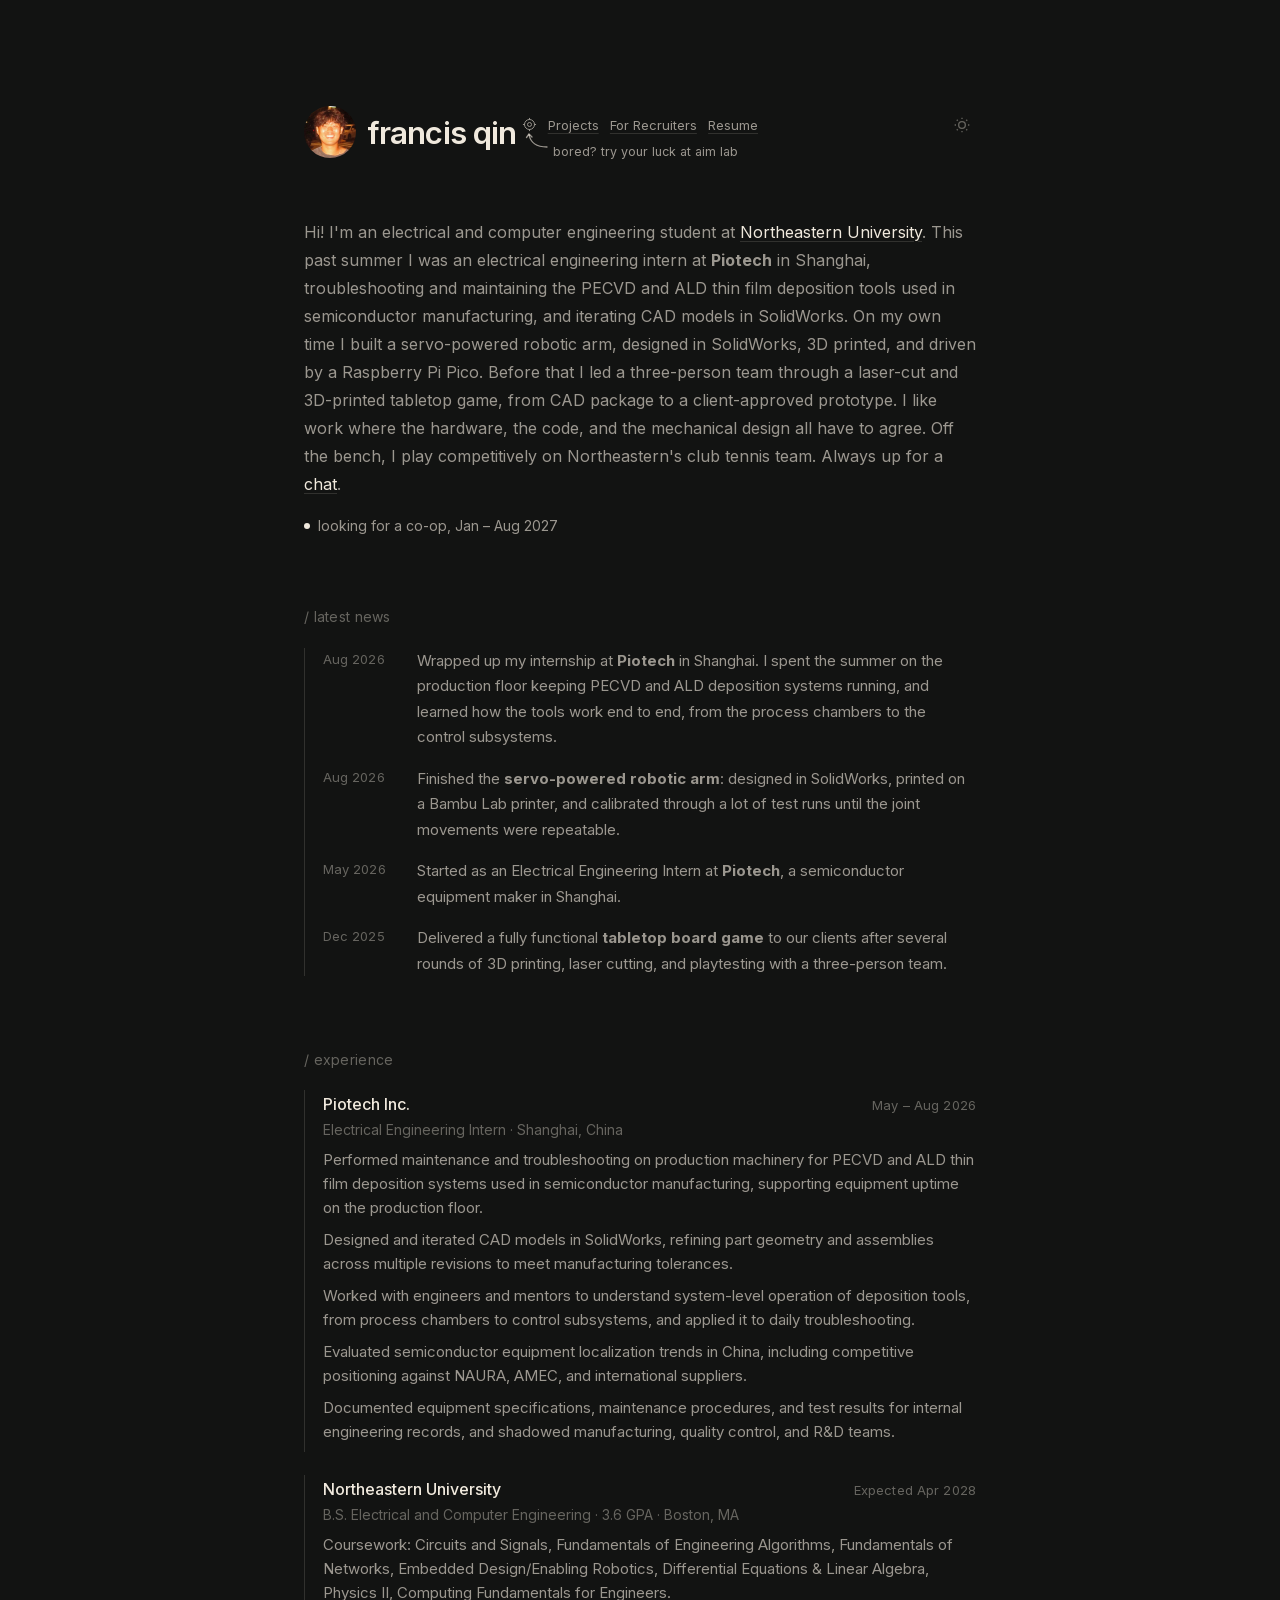
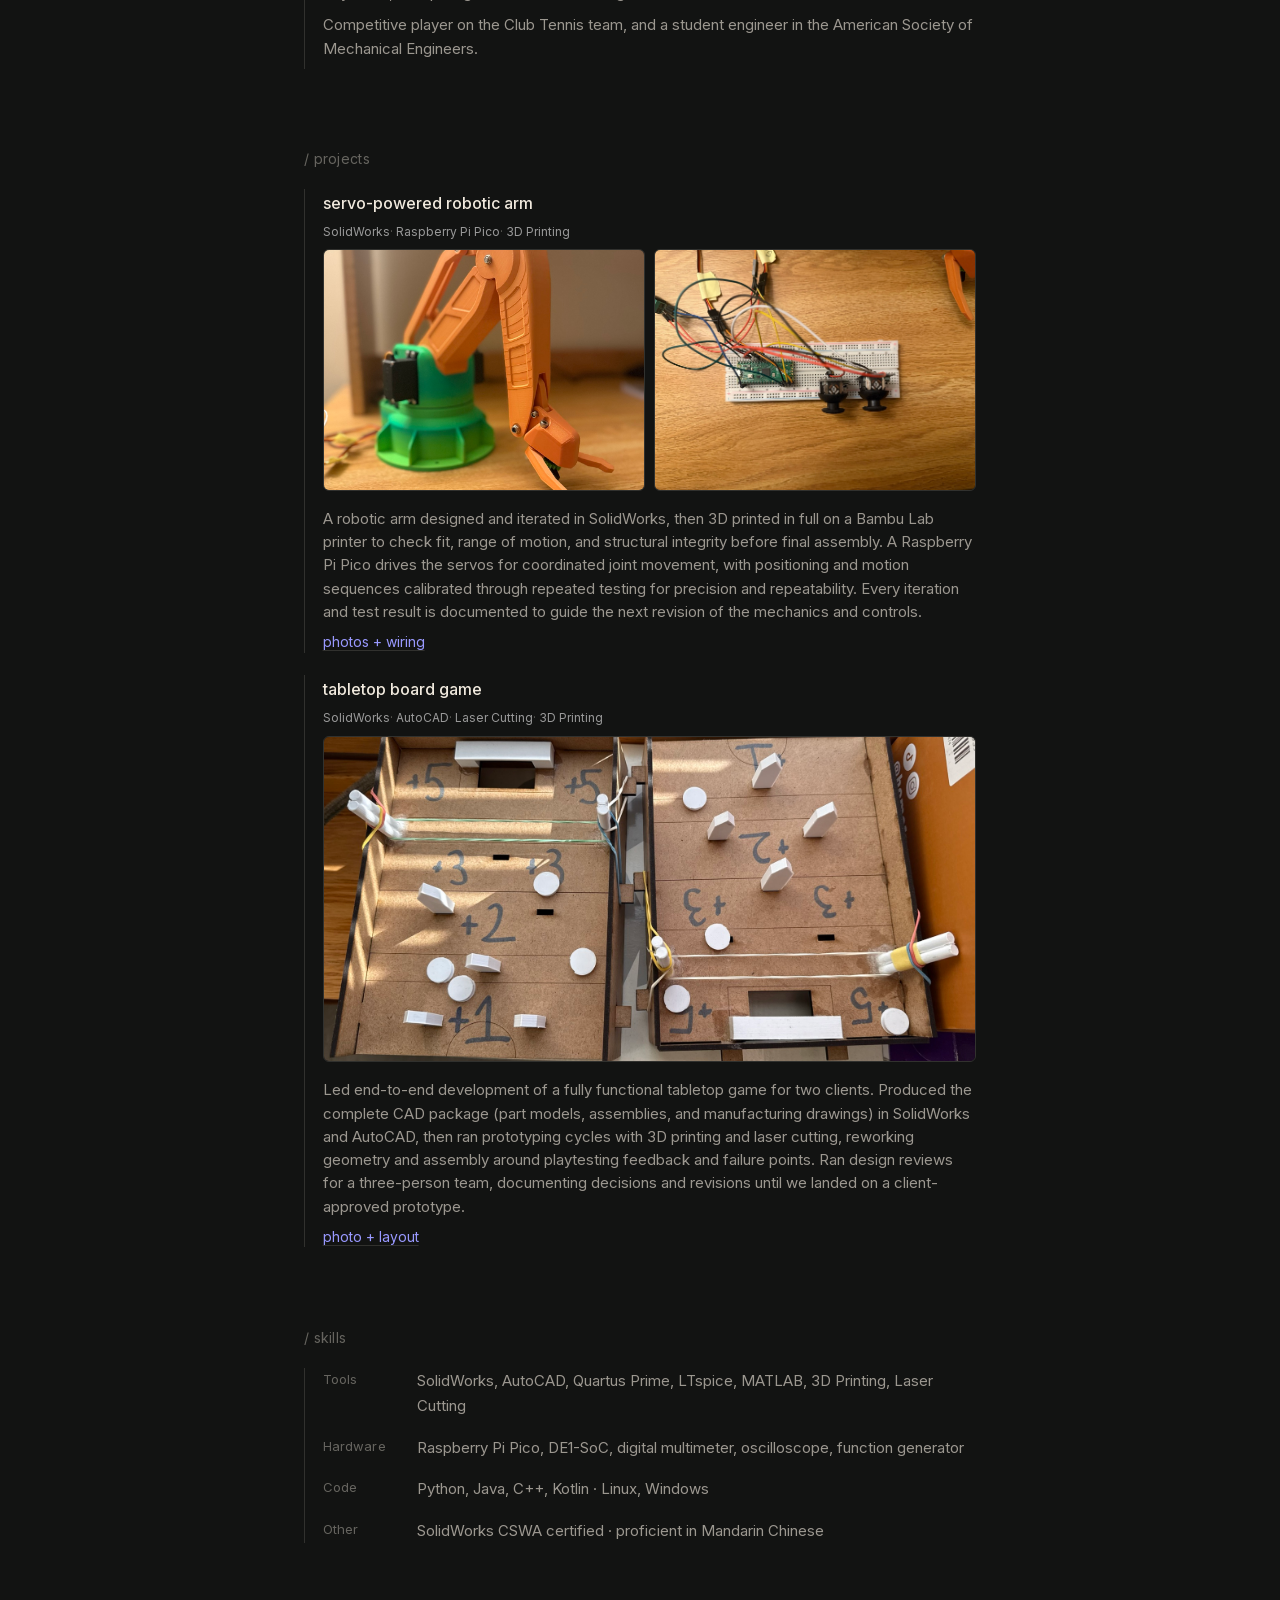
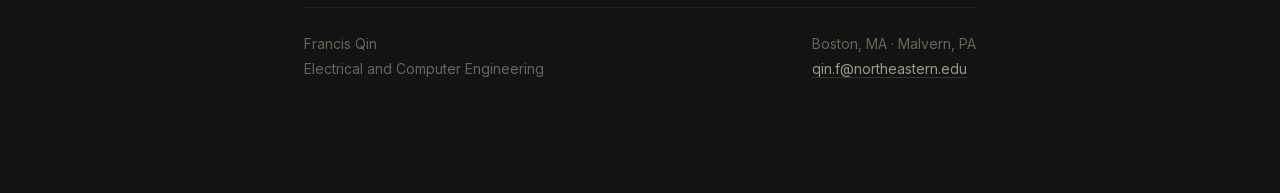
==== index.html @ 77c1c722 "Add Francis Qin portfolio site Static personal site for Francis Qin, Electrical and Computer Enginee" ====
<!DOCTYPE html>
<html lang="en">
<head>
    <meta charset="UTF-8">
    <meta name="viewport" content="width=device-width, initial-scale=1.0">
    <title>Francis Qin</title>
    <meta name="description" content="Francis Qin, Electrical and Computer Engineering student at Northeastern University.">
    <link rel="icon" type="image/svg+xml" href="panda.svg">
    <link rel="stylesheet" href="styles.css">
    <style>
        .proj-thumbs { display: grid; grid-template-columns: 1fr 1fr; gap: 0.6rem; margin: 0.4rem 0 1rem; border: 0; }
        .proj-thumbs img { display: block; width: 100%; aspect-ratio: 4 / 3; object-fit: cover; border-radius: 6px; border: 1px solid var(--ink-rule); transition: opacity 0.15s; }
        .proj-thumbs:hover img { opacity: 0.85; }
        .proj-thumbs-one { grid-template-columns: 1fr; }
        .proj-thumbs-one img { aspect-ratio: 2 / 1; }
    </style>
</head>
<body>
    <main class="container home-container">
        <div class="title">
            <button class="theme-toggle" id="themeToggle" aria-label="Toggle dark mode">
                <svg width="16" height="16" viewBox="0 0 24 24" fill="none" stroke="currentColor" stroke-width="2">
                    <path d="M21 12.79A9 9 0 1 1 11.21 3 7 7 0 0 0 21 12.79z"></path>
                </svg>
            </button>
            <img class="avatar" src="images/francis.jpg" alt="Photo of Francis Qin" width="52" height="52">
            <h1 class="nostyle"><a class="name" href="index.html">Francis Qin</a></h1><span class="aim-spot"><a class="aim-link" href="aim.html" aria-label="Aim trainer" title="aim trainer"><svg width="15" height="15" viewBox="0 0 24 24" fill="none" stroke="currentColor" stroke-width="1.6" aria-hidden="true"><circle cx="12" cy="12" r="8"></circle><circle cx="12" cy="12" r="3.2"></circle><path d="M12 1.5v3.2M12 19.3v3.2M1.5 12h3.2M19.3 12h3.2"></path></svg></a><a class="aim-pointer" href="aim.html"><svg width="24" height="18" viewBox="0 0 24 18" fill="none" stroke="currentColor" stroke-width="1.3" stroke-linecap="round" stroke-linejoin="round" aria-hidden="true"><path d="M22 15C12 15 5.5 11 4 2.5"></path><path d="M1.5 5.5L4 2l3 3"></path></svg><span>bored? try your luck at aim lab</span></a></span>
            <span class="title-break" aria-hidden="true"></span>
            <a class="extra" href="projects.html">Projects</a>
            <a class="extra" href="recruiter.html">For Recruiters</a>
            <a class="extra" href="Francis_Qin_Resume.pdf" target="_blank" rel="noopener noreferrer">Resume</a>
        </div>

        <div class="prose">
            <p class="intro">Hi! I'm an electrical and computer engineering student at <a href="https://www.northeastern.edu/" target="_blank" rel="noopener noreferrer">Northeastern University</a>. This past summer I was an electrical engineering intern at <strong>Piotech</strong> in Shanghai, troubleshooting and maintaining the PECVD and ALD thin film deposition tools used in semiconductor manufacturing, and iterating CAD models in SolidWorks. On my own time I built a servo-powered robotic arm, designed in SolidWorks, 3D printed, and driven by a Raspberry Pi Pico. Before that I led a three-person team through a laser-cut and 3D-printed tabletop game, from CAD package to a client-approved prototype. I like work where the hardware, the code, and the mechanical design all have to agree. Off the bench, I play competitively on Northeastern's club tennis team. Always up for a <a href="mailto:qin.f@northeastern.edu">chat</a>.</p>

            <p class="status"><span class="status-dot"></span><span id="statusText">looking for a co-op, Jan &ndash; Aug 2027</span></p>

            <h1>Latest News</h1>
            <ul class="news">
                <li>
                    <span class="news-date">Aug 2026</span>
                    <span class="news-body">Wrapped up my internship at <strong>Piotech</strong> in Shanghai. I spent the summer on the production floor keeping PECVD and ALD deposition systems running, and learned how the tools work end to end, from the process chambers to the control subsystems.</span>
                </li>
                <li>
                    <span class="news-date">Aug 2026</span>
                    <span class="news-body">Finished the <strong>servo-powered robotic arm</strong>: designed in SolidWorks, printed on a Bambu Lab printer, and calibrated through a lot of test runs until the joint movements were repeatable.</span>
                </li>
                <li>
                    <span class="news-date">May 2026</span>
                    <span class="news-body">Started as an Electrical Engineering Intern at <strong>Piotech</strong>, a semiconductor equipment maker in Shanghai.</span>
                </li>
                <li>
                    <span class="news-date">Dec 2025</span>
                    <span class="news-body">Delivered a fully functional <strong>tabletop board game</strong> to our clients after several rounds of 3D printing, laser cutting, and playtesting with a three-person team.</span>
                </li>
            </ul>
        </div>

        <div class="work-grid">
            <section class="work-col">
                <h1>Experience</h1>

                <div class="exp">
                    <div class="exp-body">
                        <div class="exp-head">
                            <span class="exp-org">Piotech Inc.</span>
                            <span class="exp-when">May &ndash; Aug 2026</span>
                        </div>
                        <div class="exp-role">Electrical Engineering Intern &middot; Shanghai, China</div>
                        <ul class="role-list">
                            <li>Performed maintenance and troubleshooting on production machinery for PECVD and ALD thin film deposition systems used in semiconductor manufacturing, supporting equipment uptime on the production floor.</li>
                            <li>Designed and iterated CAD models in SolidWorks, refining part geometry and assemblies across multiple revisions to meet manufacturing tolerances.</li>
                            <li>Worked with engineers and mentors to understand system-level operation of deposition tools, from process chambers to control subsystems, and applied it to daily troubleshooting.</li>
                            <li>Evaluated semiconductor equipment localization trends in China, including competitive positioning against NAURA, AMEC, and international suppliers.</li>
                            <li>Documented equipment specifications, maintenance procedures, and test results for internal engineering records, and shadowed manufacturing, quality control, and R&amp;D teams.</li>
                        </ul>
                    </div>
                </div>

                <div class="exp">
                    <div class="exp-body">
                        <div class="exp-head">
                            <span class="exp-org">Northeastern University</span>
                            <span class="exp-when">Expected Apr 2028</span>
                        </div>
                        <div class="exp-role">B.S. Electrical and Computer Engineering &middot; 3.6 GPA &middot; Boston, MA</div>
                        <ul class="role-list">
                            <li>Coursework: Circuits and Signals, Fundamentals of Engineering Algorithms, Fundamentals of Networks, Embedded Design/Enabling Robotics, Differential Equations &amp; Linear Algebra, Physics II, Computing Fundamentals for Engineers.</li>
                            <li>Competitive player on the Club Tennis team, and a student engineer in the American Society of Mechanical Engineers.</li>
                        </ul>
                    </div>
                </div>
            </section>

            <section class="work-col work-col-projects">
                <h1>Projects</h1>

                <div class="item">
                    <h3>servo-powered robotic arm</h3>
                    <div class="tags"><span class="tag">SolidWorks</span><span class="tag">Raspberry Pi Pico</span><span class="tag">3D Printing</span></div>
                    <a class="proj-thumbs" href="projects.html#robotic-arm" aria-label="See photos and wiring for the robotic arm">
                        <img src="images/projects/robotic-arm.jpg" alt="The 3D-printed orange and green robotic arm" loading="lazy">
                        <img src="images/projects/robotic-arm-electronics.jpg" alt="The Raspberry Pi Pico 2 and joystick controller on a breadboard" loading="lazy">
                    </a>
                    <p>A robotic arm designed and iterated in SolidWorks, then 3D printed in full on a Bambu Lab printer to check fit, range of motion, and structural integrity before final assembly. A Raspberry Pi Pico drives the servos for coordinated joint movement, with positioning and motion sequences calibrated through repeated testing for precision and repeatability. Every iteration and test result is documented to guide the next revision of the mechanics and controls.</p>
                    <p class="project-links">
                        <a href="projects.html#robotic-arm" class="project-link-text">photos + wiring</a>
                    </p>
                </div>

                <div class="item">
                    <h3>tabletop board game</h3>
                    <div class="tags"><span class="tag">SolidWorks</span><span class="tag">AutoCAD</span><span class="tag">Laser Cutting</span><span class="tag">3D Printing</span></div>
                    <a class="proj-thumbs proj-thumbs-one" href="projects.html#board-game" aria-label="See photos and layout for the tabletop board game">
                        <img src="images/projects/board-game.jpg" alt="The two-halved laser-cut tabletop game with 3D-printed pucks and blockers" loading="lazy">
                    </a>
                    <p>Led end-to-end development of a fully functional tabletop game for two clients. Produced the complete CAD package (part models, assemblies, and manufacturing drawings) in SolidWorks and AutoCAD, then ran prototyping cycles with 3D printing and laser cutting, reworking geometry and assembly around playtesting feedback and failure points. Ran design reviews for a three-person team, documenting decisions and revisions until we landed on a client-approved prototype.</p>
                    <p class="project-links">
                        <a href="projects.html#board-game" class="project-link-text">photo + layout</a>
                    </p>
                </div>
            </section>
        </div>

        <div class="prose">
            <h1>Skills</h1>
            <ul class="news">
                <li>
                    <span class="news-date">Tools</span>
                    <span class="news-body">SolidWorks, AutoCAD, Quartus Prime, LTspice, MATLAB, 3D Printing, Laser Cutting</span>
                </li>
                <li>
                    <span class="news-date">Hardware</span>
                    <span class="news-body">Raspberry Pi Pico, DE1-SoC, digital multimeter, oscilloscope, function generator</span>
                </li>
                <li>
                    <span class="news-date">Code</span>
                    <span class="news-body">Python, Java, C++, Kotlin &middot; Linux, Windows</span>
                </li>
                <li>
                    <span class="news-date">Other</span>
                    <span class="news-body">SolidWorks CSWA certified &middot; proficient in Mandarin Chinese</span>
                </li>
            </ul>
        </div>

        <div class="site-footer">
            <div>
                Francis Qin<br>
                Electrical and Computer Engineering
            </div>
            <div>
                Boston, MA &middot; Malvern, PA<br>
                <a href="mailto:qin.f@northeastern.edu">qin.f@northeastern.edu</a>
            </div>
        </div>
    </main>

    <script src="script.js"></script>
</body>
</html>
---- styles.css ----
* {
    margin: 0;
    padding: 0;
    box-sizing: border-box;
}

/* ---------- Ink tokens ----------

   A dark, quiet page: near-black paper, warm off-white type, and two accents
   used sparingly, a deep red for names and a muted gold for section labels.
   Everything structural is a hairline; nothing has a fill unless it needs one.
   Light mode is the same design with the values inverted, so the theme toggle
   still does something sensible. */
:root {
    --ink-bg: #121312;
    --ink-fg: #f0e9dd;
    --ink-muted: rgba(240, 233, 221, 0.62);
    --ink-faint: rgba(240, 233, 221, 0.38);
    --ink-rule: rgba(240, 233, 221, 0.14);
    --ink-panel: rgba(240, 233, 221, 0.035);
    /* One colour. The accents are kept as names so the palette has somewhere
       to come back to: give these a hue and the red name and gold section
       labels return everywhere at once. */
    --ink-blood: var(--ink-fg);
    --ink-gold: var(--ink-faint);
    --ink-font: 'Inter', -apple-system, system-ui, 'Segoe UI', Roboto, Helvetica, Arial, sans-serif;
    --ink-measure: 672px;
}

/* The rest of the stylesheet was written against these five names. Pointing
   them at the ink palette re-themes every old rule in one place instead of
   rewriting hundreds of declarations. */
:root,
[data-theme="dark"],
[data-theme="light"] {
    --bg-color: var(--ink-bg);
    --text-color: var(--ink-fg);
    --text-color-dark: var(--ink-fg);
    --nav-text-color: var(--ink-fg);
    --footer-bar-color: var(--ink-rule);
}

[data-theme="light"] {
    --ink-bg: #fbfaf8;
    --ink-fg: #16171a;
    --ink-muted: rgba(22, 23, 26, 0.68);
    --ink-faint: rgba(22, 23, 26, 0.42);
    --ink-rule: rgba(22, 23, 26, 0.14);
    --ink-panel: rgba(22, 23, 26, 0.03);
    --ink-blood: var(--ink-fg);
    --ink-gold: var(--ink-faint);
}

body {
    font-family: Helvetica, Arial, sans-serif;
    background-color: var(--bg-color);
    color: var(--text-color);
    line-height: 1.5;
    font-size: 14px;
    font-weight: 400;
}

a {
    color: #6666ff;
}

a:hover {
    color: var(--text-color);
}

a:visited {
    color: #cc66ff;
}

[data-theme="dark"] a {
    color: #9999ff;
}

[data-theme="dark"] a:visited {
    color: #dd99ff;
}

/* thume.ca-style heading markers */
h1, h2 {
    position: relative;
    font-weight: 700;
    font-size: 20px;
    margin: 1.6rem 0 0.6rem;
}

h2 {
    font-size: 15px;
    margin: 1.2rem 0 0.3rem;
}

h1:not(.nostyle)::before {
    content: "#";
    position: absolute;
    left: -1.15em;
    color: #bbb;
}

h1.nostyle {
    display: inline;
    font-size: inherit;
}

h2::before {
    content: "+";
    position: absolute;
    left: -1.15em;
    color: #bbb;
}

/* thume.ca-style title row */
.title {
    margin-bottom: 1.5rem;
}

.title .name {
    color: #a00;
    font-size: 1.3rem;
    font-weight: 700;
    text-decoration: none;
}

.title .name:hover {
    color: var(--text-color);
}

[data-theme="dark"] .title .name {
    color: #ff8080;
}

.title .extra {
    color: #999;
    font-size: 13px;
    text-decoration: none;
    margin-left: 0.75rem;
}

.title .extra:hover {
    color: var(--text-color);
    text-decoration: underline;
}

.title .theme-toggle {
    float: right;
}

.title .avatar {
    width: 52px;
    height: 52px;
    border-radius: 50%;
    object-fit: cover;
    vertical-align: middle;
    margin-right: 0.5rem;
}

/* thume.ca-style blockquote */
blockquote {
    border-left: 3px solid #ddd;
    padding-left: 1rem;
    font-size: 14px;
    opacity: 0.75;
    margin: 1rem 0 1.5rem;
}

nav {
    display: flex;
    justify-content: flex-end;
    align-items: center;
    padding: 2rem 3rem;
    gap: 2rem;
}

.nav-links {
    display: flex;
    gap: 2rem;
}

.nav-links a {
    color: var(--nav-text-color);
    text-decoration: none;
    font-size: 16px;
    font-weight: normal;
}

.nav-links a:hover {
    opacity: 0.7;
    text-decoration: underline;
}

.theme-toggle {
    background: none;
    border: none;
    cursor: pointer;
    color: var(--nav-text-color);
    padding: 0.5rem;
    display: flex;
    align-items: center;
    justify-content: center;
}

.theme-toggle:hover {
    opacity: 0.7;
}

.container {
    max-width: 960px;
    margin: 0 auto;
    padding: 0 3rem 4rem;
}

.home-container {
    max-width: 920px;
    padding: 0 2rem 4rem 4rem;
}

/* keep prose at a readable measure even though the page is wide */
.home-container .prose {
    max-width: 640px;
}

.home-container .prose > p {
    margin-bottom: 0.7rem;
}

.item .project-links {
    margin-top: 0.35rem;
    font-size: 13px;
}

/* dated news feed, most recent first */
.news {
    list-style: none;
    margin: 0.6rem 0 0.5rem;
}

.news li {
    display: grid;
    grid-template-columns: 5.5rem 1fr;
    gap: 0.5rem;
    font-size: 13.5px;
    line-height: 1.6;
    margin-bottom: 0.7rem;
}

.news .news-date {
    color: #999;
    font-family: 'Courier New', Courier, monospace;
    font-size: 12px;
    padding-top: 0.15rem;
    white-space: nowrap;
}

.news .news-body {
    opacity: 0.9;
}

/* the one worth stopping on */
.news-featured {
    border-left: 3px solid #ffd100;
    padding-left: 0.85rem;
    margin-left: calc(-0.85rem - 3px);
}

@media (max-width: 520px) {
    .news li {
        grid-template-columns: 1fr;
        gap: 0.1rem;
    }
}

/* experience (left) / projects (right) */
.work-grid {
    display: grid;
    grid-template-columns: 1.1fr 1fr;
    gap: 1rem 3.5rem;
    align-items: start;
    margin-top: 0.5rem;
}

.work-col {
    min-width: 0;
}

.work-col > h1 {
    margin-top: 1.6rem;
}

.exp {
    display: grid;
    grid-template-columns: 28px 1fr;
    gap: 0.7rem;
    margin: 1.1rem 0 1.35rem;
}

.exp-logo {
    width: 28px;
    height: 28px;
    object-fit: contain;
    background: #fff;
    border: 1px solid #eee;
    border-radius: 6px;
    padding: 2px;
    margin-top: 1px;
}

/* full-bleed marks fill their own tile */
.exp-logo--bleed {
    padding: 0;
    overflow: hidden;
}

[data-theme="dark"] .exp-logo {
    border-color: #222;
}

.exp-head {
    display: flex;
    justify-content: space-between;
    align-items: baseline;
    gap: 0.75rem;
}

.exp-org {
    font-size: 14px;
    font-weight: 700;
}

.exp-when {
    color: #999;
    font-family: 'Courier New', Courier, monospace;
    font-size: 12px;
    white-space: nowrap;
}

.exp-role {
    color: #999;
    font-size: 12.5px;
}

.exp .role-list {
    margin-top: 0.35rem;
}

.exp .role-list li {
    font-size: 13px;
}

@media (max-width: 860px) {
    .home-container {
        max-width: 640px;
        padding-left: 2.5rem;
    }

    .work-grid {
        grid-template-columns: 1fr;
        gap: 0;
    }
}

.two-col {
    display: grid;
    grid-template-columns: 1fr 1fr;
    gap: 3rem;
    align-items: start;
}

/* thume.ca-style single-page sections */
.site-section {
    margin-bottom: 1.5rem;
}

.site-section > p {
    font-size: 14px;
    line-height: 1.6;
    margin: 0.75rem 0;
}

.item {
    margin: 1rem 0 1.25rem;
}

.item h3 {
    font-size: 14px;
    font-weight: 700;
    margin-bottom: 0.2rem;
}

.item .tags {
    font-size: 12px;
    color: #999;
    margin-bottom: 0.3rem;
}

.item p {
    font-size: 14px;
    line-height: 1.55;
    opacity: 0.85;
}

.role {
    font-size: 14px;
    margin: 1rem 0 0.3rem;
}

.role-meta {
    color: #999;
    font-size: 13px;
}

.role-list {
    list-style: none;
    margin: 0.3rem 0 0;
}

.role-list li {
    position: relative;
    padding-left: 1.1em;
    font-size: 13.5px;
    line-height: 1.6;
    opacity: 0.85;
}

.role-list li::before {
    content: "-";
    position: absolute;
    left: 0;
    color: #bbb;
}

ul.posts {
    list-style: none;
    margin: 0.5rem 0 1.5rem;
}

ul.posts li {
    position: relative;
    padding-left: 1.1em;
    line-height: 1.9em;
    font-size: 13.5px;
}

ul.posts li::before {
    content: "-";
    position: absolute;
    left: 0;
    color: #bbb;
}

ul.posts .post-date-sm {
    color: #999;
    font-family: 'Courier New', Courier, monospace;
    font-size: 12px;
}

.site-footer {
    font-size: 12px;
    color: #999;
    border-top: 2px solid #eee;
    margin-top: 2rem;
    padding-top: 1rem;
    display: flex;
    justify-content: space-between;
    flex-wrap: wrap;
    gap: 1rem;
}

[data-theme="dark"] .site-footer {
    border-top-color: #222;
}

.site-footer a {
    color: #999;
}

.site-footer a:hover {
    color: var(--text-color);
}

.intro {
    margin-bottom: 3rem;
}

.intro h1 {
    font-size: 2rem;
    font-weight: normal;
    color: var(--text-color-dark);
    margin-bottom: 0.75rem;
    line-height: 1.2;
}

.status {
    display: inline-flex;
    align-items: center;
    gap: 0.4rem;
    font-size: 13px;
    font-weight: 400;
    color: var(--text-color);
    opacity: 0.6;
    margin-bottom: 0.75rem;
}

.status a {
    color: var(--text-color);
    text-decoration: none;
    opacity: 0.7;
}

.status a:hover {
    opacity: 1;
    text-decoration: underline;
}

.status-dot {
    width: 7px;
    height: 7px;
    background-color: #22c55e;
    border-radius: 0;
    display: inline-block;
    animation: blink 2s ease-in-out infinite;
}

@keyframes blink {
    0%, 100% { opacity: 1; }
    50% { opacity: 0.3; }
}

.intro p {
    font-size: 15px;
    font-weight: 400;
    color: var(--text-color);
    line-height: 1.6;
}

.experience {
    margin-bottom: 3rem;
}

.experience h2 {
    font-size: 1.3rem;
    font-weight: 600;
    color: var(--text-color-dark);
    margin-bottom: 1.5rem;
}

.experience-item {
    margin-bottom: 1.25rem;
}

.experience-header {
    display: flex;
    justify-content: space-between;
    align-items: center;
    margin-bottom: 0.2rem;
    flex-wrap: wrap;
    gap: 0.5rem;
}

.experience-title {
    display: flex;
    align-items: center;
    gap: 0.5rem;
}

.company-logo {
    width: 20px;
    height: 20px;
    object-fit: contain;
    border-radius: 0;
    flex-shrink: 0;
}

.experience-header h3 {
    font-size: 15px;
    font-weight: 500;
    color: var(--text-color-dark);
    margin: 0;
}

.experience-date {
    font-size: 14px;
    font-weight: 400;
    color: var(--text-color);
    opacity: 0.7;
}

.experience-company {
    font-size: 14px;
    font-weight: 400;
    color: var(--text-color);
    opacity: 0.7;
    padding-left: 1.875rem;
}

.experience-blurb {
    font-size: 13px;
    font-weight: 400;
    color: var(--text-color);
    opacity: 0.6;
    padding-left: 1.875rem;
    margin-top: 0.25rem;
    line-height: 1.5;
}

.projects {
    margin-bottom: 3rem;
}

.projects h2 {
    font-size: 1.3rem;
    font-weight: 600;
    color: var(--text-color-dark);
    margin-bottom: 1.5rem;
}

.project-item {
    margin-bottom: 2rem;
}

.project-header {
    display: flex;
    justify-content: space-between;
    align-items: baseline;
    margin-bottom: 0.5rem;
    flex-wrap: wrap;
    gap: 0.5rem;
}

.project-header h3 {
    font-size: 15px;
    font-weight: 500;
    color: var(--text-color-dark);
    margin: 0;
}

.project-tags {
    display: flex;
    flex-wrap: wrap;
    gap: 0.375rem;
    margin-bottom: 0.5rem;
}

.tag {
    font-size: 12px;
    font-weight: 400;
    color: #666666;
    background-color: #f5f5f5;
    padding: 0.15rem 0.6rem;
    border-radius: 0;
    display: inline-block;
}

[data-theme="dark"] .tag {
    color: #999999;
    background-color: #1a1a1a;
}

.project-date {
    font-size: 14px;
    font-weight: 400;
    color: var(--text-color);
    opacity: 0.7;
}

.project-links {
    display: flex;
    gap: 0.5rem;
    align-items: center;
}

.project-link-text {
    font-size: 13px;
    font-weight: 400;
    color: #6666ff;
    background: none;
    border: none;
    padding: 0;
    cursor: pointer;
    text-decoration: underline;
    font-family: inherit;
}

[data-theme="dark"] .project-link-text {
    color: #9999ff;
}

.project-link-text:hover {
    color: var(--text-color);
}

.project-link-sep {
    font-size: 13px;
    color: var(--text-color);
    opacity: 0.3;
}

.demo-overlay {
    display: none;
    position: fixed;
    inset: 0;
    background: rgba(0, 0, 0, 0.9);
    z-index: 1000;
    align-items: center;
    justify-content: center;
}

.demo-overlay.active {
    display: flex;
}

.demo-modal {
    position: relative;
    width: 90%;
    max-width: 800px;
}

.demo-modal video {
    width: 100%;
    border-radius: 0;
    display: block;
}

.demo-close {
    position: absolute;
    top: -2rem;
    right: 0;
    background: none;
    border: none;
    color: #ffffff;
    font-size: 1.5rem;
    cursor: pointer;
    opacity: 0.7;
}

.demo-close:hover {
    opacity: 1;
}

.project-desc {
    font-size: 15px;
    font-weight: 400;
    color: var(--text-color);
    line-height: 1.5;
}

.writing-container {
    max-width: 640px;
}

.writing-title {
    font-family: Arial, Helvetica, sans-serif;
    font-size: 2rem;
    font-weight: 600;
    color: var(--text-color-dark);
    margin-bottom: 0.5rem;
}

.writing-subtitle {
    font-size: 15px;
    color: var(--text-color);
    opacity: 0.5;
    margin-bottom: 3rem;
}

.post-list {
    display: flex;
    flex-direction: column;
}

.post-item {
    display: block;
    text-decoration: none;
    padding: 1.75rem 0;
    border-top: 1px solid rgba(128, 128, 128, 0.15);
}

.post-item:last-child {
    border-bottom: 1px solid rgba(128, 128, 128, 0.15);
}

.post-item:hover {
    opacity: 0.7;
}

.post-item:hover .post-heading {
    text-decoration: underline;
}

.post-date {
    font-size: 13px;
    font-weight: 400;
    color: var(--text-color);
    opacity: 0.4;
    text-transform: uppercase;
    letter-spacing: 0.03em;
}

.post-heading {
    font-family: Arial, Helvetica, sans-serif;
    font-size: 1.25rem;
    font-weight: 600;
    color: var(--text-color-dark);
    margin: 0.5rem 0;
    line-height: 1.35;
}

.post-preview {
    font-size: 15px;
    font-weight: 400;
    color: var(--text-color);
    opacity: 0.6;
    line-height: 1.55;
}

.notfound {
    display: flex;
    flex-direction: column;
    align-items: center;
    text-align: center;
    padding: 4rem 1rem;
}

.notfound-illustration {
    width: 100%;
    max-width: 360px;
    height: auto;
    margin-bottom: 2rem;
}

.notfound h1 {
    font-size: 1.3rem;
    font-weight: 600;
    color: var(--text-color-dark);
    margin-bottom: 0.5rem;
}

.notfound p {
    font-size: 15px;
    color: var(--text-color);
    opacity: 0.6;
}

[data-theme="dark"] .notfound-illustration {
    background-color: #ffffff;
    border-radius: 0;
    padding: 1rem;
}

.photography-container {
    max-width: 1400px;
    padding: 0 2rem 4rem;
}

.photography {
    margin-bottom: 4rem;
}

.photo-intro {
    font-size: 15px;
    color: var(--muted-color, var(--text-color));
    opacity: 0.75;
    margin: 0 0 1.75rem;
    max-width: 46ch;
}

.photo-grid {
    display: grid;
    grid-template-columns: repeat(auto-fill, minmax(280px, 1fr));
    gap: 1.5rem;
    width: 100%;
    grid-auto-flow: dense;
}

.photo-grid img,
.photo-grid video {
    width: 100%;
    height: auto;
    display: block;
    object-fit: cover;
    border-radius: 0;
    opacity: 0.95;
    aspect-ratio: 3/4;
}

.photo-grid video {
    background-color: var(--bg-color);
}

.photo-grid img:hover,
.photo-grid video:hover {
    opacity: 1;
}

.main-footer {
    margin-top: 4rem;
}

.chat-cta {
    font-size: 15px;
    font-weight: 500;
    color: var(--text-color);
    margin-top: 0.5rem;
    margin-bottom: 0.75rem;
}

.chat-cta a {
    text-decoration: underline;
    text-underline-offset: 3px;
}

.chat-cta a:hover {
    opacity: 0.6;
}

.social-links {
    display: flex;
    align-items: center;
    gap: 1.5rem;
    margin-bottom: 1rem;
    flex-wrap: wrap;
}

.social-links a {
    color: var(--text-color-dark);
    text-decoration: none;
    display: flex;
    align-items: center;
}

.social-links a:hover {
    opacity: 0.7;
}

.social-links svg {
    width: 20px;
    height: 20px;
}

.resume-link {
    font-size: 14px;
    font-weight: 400;
}

.copyright {
    font-size: 16px;
    font-weight: 400;
    color: var(--text-color);
}

.footer-bar {
    width: 100%;
    height: 1px;
    background-color: var(--footer-bar-color);
    position: fixed;
    bottom: 0;
    left: 0;
}

.admin-photo-btn {
    position: fixed;
    bottom: 24px;
    right: 24px;
    width: 44px;
    height: 44px;
    border-radius: 0;
    background-color: var(--text-color);
    color: var(--bg-color);
    font-size: 24px;
    line-height: 1;
    border: none;
    cursor: pointer;
    opacity: 0.15;
    z-index: 100;
    display: flex;
    align-items: center;
    justify-content: center;
}

.admin-photo-btn:hover {
    opacity: 0.85;
}

.admin-photo-btn:disabled {
    opacity: 0.4;
    cursor: not-allowed;
}


/* Post detail page */
.post-back {
    font-size: 13px;
    color: var(--text-color);
    opacity: 0.4;
    text-decoration: none;
    display: inline-block;
    margin-bottom: 2rem;
}

.post-back:hover {
    opacity: 1;
}

.post-full-title {
    font-family: Arial, Helvetica, sans-serif;
    font-size: 2rem;
    font-weight: 600;
    color: var(--text-color-dark);
    margin: 0.5rem 0 2rem;
    line-height: 1.3;
}

.post-body {
    font-size: 16px;
    color: var(--text-color);
    line-height: 1.8;
}

.post-body p {
    margin-bottom: 1.25rem;
}

.post-body .post-h2 {
    font-size: 17px;
    font-weight: 700;
    margin: 2.25rem 0 0.9rem;
}

/* no "+" gutter marker inside article bodies */
.post-body .post-h2::before {
    content: none;
}

.writing-loading,
.writing-empty {
    font-size: 15px;
    color: var(--text-color);
    opacity: 0.4;
    padding: 2rem 0;
}

/* Admin page */
.admin-container {
    max-width: 640px;
}

.admin-header {
    display: flex;
    justify-content: space-between;
    align-items: baseline;
    margin-bottom: 3rem;
}

.admin-header h1 {
    font-size: 1.5rem;
    font-weight: 600;
    color: var(--text-color-dark);
}

.admin-back {
    font-size: 13px;
    color: var(--text-color);
    opacity: 0.4;
    text-decoration: none;
}

.admin-back:hover {
    opacity: 1;
}

.admin-editor {
    display: flex;
    flex-direction: column;
    gap: 0.75rem;
    margin-bottom: 3rem;
}

.admin-input {
    font-family: inherit;
    font-size: 16px;
    font-weight: 500;
    color: var(--text-color);
    background: none;
    border: none;
    border-bottom: 1px solid rgba(128, 128, 128, 0.2);
    padding: 0.75rem 0;
    outline: none;
}

.admin-input:focus {
    border-color: var(--text-color);
}

.admin-input-sm {
    font-size: 14px;
    font-weight: 400;
}

.admin-textarea {
    font-family: inherit;
    font-size: 15px;
    font-weight: 400;
    color: var(--text-color);
    background: none;
    border: 1px solid rgba(128, 128, 128, 0.2);
    border-radius: 0;
    padding: 1rem;
    outline: none;
    resize: vertical;
    min-height: 200px;
    line-height: 1.7;
}

.admin-textarea:focus {
    border-color: var(--text-color);
}

.admin-btn {
    font-family: inherit;
    font-size: 14px;
    font-weight: 500;
    color: var(--bg-color);
    background-color: var(--text-color);
    border: none;
    padding: 0.6rem 1.5rem;
    border-radius: 0;
    cursor: pointer;
    align-self: flex-start;
}

.admin-btn:hover {
    opacity: 0.8;
}

.admin-btn:disabled {
    opacity: 0.4;
    cursor: not-allowed;
}

.admin-posts h2 {
    font-size: 1.1rem;
    font-weight: 600;
    color: var(--text-color-dark);
    margin-bottom: 1rem;
}

.admin-post-item {
    display: flex;
    justify-content: space-between;
    align-items: center;
    padding: 0.75rem 0;
    border-top: 1px solid rgba(128, 128, 128, 0.1);
}

.admin-post-date {
    font-size: 13px;
    color: var(--text-color);
    opacity: 0.4;
    margin-right: 0.75rem;
}

.admin-post-title {
    font-size: 15px;
    font-weight: 500;
    color: var(--text-color-dark);
}

.admin-delete {
    font-family: inherit;
    font-size: 12px;
    color: var(--text-color);
    opacity: 0.3;
    background: none;
    border: none;
    cursor: pointer;
}

.admin-delete:hover {
    opacity: 1;
    color: #ef4444;
}

.admin-empty {
    font-size: 14px;
    color: var(--text-color);
    opacity: 0.4;
}

.admin-gate {
    display: flex;
    align-items: center;
    justify-content: center;
    min-height: 80vh;
}

.admin-password {
    font-family: inherit;
    font-size: 16px;
    color: var(--text-color);
    background: none;
    border: none;
    border-bottom: 1px solid rgba(128, 128, 128, 0.3);
    padding: 0.5rem 0;
    outline: none;
    text-align: center;
    width: 200px;
}

.admin-password::placeholder {
    color: var(--text-color);
    opacity: 0.3;
}

/* Post images */
.post-image {
    width: 100%;
    border-radius: 0;
    margin: 1.5rem 0;
    display: block;
}

.post-video {
    position: relative;
    width: 100%;
    aspect-ratio: 16 / 9;
    margin: 0 0 1.75rem;
}

.post-video iframe {
    position: absolute;
    inset: 0;
    width: 100%;
    height: 100%;
    border: 0;
}

/* Likes */
.post-actions {
    margin: 2.5rem 0;
    padding: 1.5rem 0;
    border-top: 1px solid rgba(128, 128, 128, 0.15);
}

.like-btn {
    display: inline-flex;
    align-items: center;
    gap: 0.5rem;
    font-family: inherit;
    font-size: 14px;
    color: var(--text-color);
    opacity: 0.5;
    background: none;
    border: none;
    cursor: pointer;
    padding: 0.4rem 0;
}

.like-btn:hover {
    opacity: 0.8;
}

.like-btn.liked {
    opacity: 1;
    color: #ef4444;
}

/* Comments */
.comments-section {
    border-top: 1px solid rgba(128, 128, 128, 0.15);
    padding-top: 2rem;
}

.comments-title {
    font-family: Arial, Helvetica, sans-serif;
    font-size: 1.1rem;
    font-weight: 600;
    color: var(--text-color-dark);
    margin-bottom: 1.5rem;
}

.comments-list {
    margin-bottom: 2rem;
}

.comments-empty {
    font-size: 14px;
    color: var(--text-color);
    opacity: 0.4;
}

.comment-item {
    padding: 1rem 0;
    border-bottom: 1px solid rgba(128, 128, 128, 0.1);
}

.comment-header {
    display: flex;
    align-items: baseline;
    gap: 0.75rem;
    margin-bottom: 0.35rem;
}

.comment-name {
    font-size: 14px;
    font-weight: 500;
    color: var(--text-color-dark);
}

.comment-date {
    font-size: 12px;
    color: var(--text-color);
    opacity: 0.4;
}

.comment-text {
    font-size: 15px;
    color: var(--text-color);
    line-height: 1.6;
    opacity: 0.8;
}

.comment-form {
    display: flex;
    flex-direction: column;
    gap: 0.75rem;
}

.comment-input {
    font-family: inherit;
    font-size: 14px;
    color: var(--text-color);
    background: none;
    border: none;
    border-bottom: 1px solid rgba(128, 128, 128, 0.2);
    padding: 0.5rem 0;
    outline: none;
    max-width: 250px;
}

.comment-input:focus {
    border-color: var(--text-color);
}

.comment-textarea {
    font-family: inherit;
    font-size: 14px;
    color: var(--text-color);
    background: none;
    border: 1px solid rgba(128, 128, 128, 0.2);
    border-radius: 0;
    padding: 0.75rem;
    outline: none;
    resize: vertical;
    min-height: 80px;
    line-height: 1.6;
}

.comment-textarea:focus {
    border-color: var(--text-color);
}

/* Admin toolbar */
.admin-toolbar {
    display: flex;
    align-items: center;
    gap: 0.75rem;
}

.admin-toolbar-btn {
    font-family: inherit;
    font-size: 13px;
    font-weight: 400;
    color: var(--text-color);
    opacity: 0.5;
    background: none;
    border: 1px solid rgba(128, 128, 128, 0.2);
    border-radius: 0;
    padding: 0.3rem 0.75rem;
    cursor: pointer;
}

.admin-toolbar-btn:hover {
    opacity: 1;
}

.admin-upload-status {
    font-size: 12px;
    color: var(--text-color);
    opacity: 0.5;
}

/* Daily log page: gate */
.daily-gate-inner {
    display: flex;
    flex-direction: column;
    align-items: center;
    gap: 0.75rem;
}

.daily-gate-error {
    font-size: 13px;
    color: #ef4444;
    min-height: 1rem;
}

/* NeetCode widget */
.nc-widget {
    margin-bottom: 2.5rem;
}

.nc-header {
    display: flex;
    justify-content: space-between;
    align-items: baseline;
    margin-bottom: 0.5rem;
}

.nc-label {
    font-size: 13px;
    font-weight: 500;
    color: var(--text-color);
    opacity: 0.5;
    text-transform: uppercase;
    letter-spacing: 0.05em;
}

.nc-count {
    font-size: 13px;
    font-weight: 400;
    color: var(--text-color);
    opacity: 0.5;
}

.nc-bar-track {
    width: 100%;
    height: 2px;
    background-color: rgba(128, 128, 128, 0.15);
    border-radius: 0;
    overflow: hidden;
}

.nc-bar-fill {
    height: 100%;
    background-color: var(--text-color);
    border-radius: 0;
}

/* Calendar */
.cal-wrap {
    margin-top: 0.5rem;
}

.cal-nav {
    display: flex;
    align-items: center;
    justify-content: space-between;
    margin-bottom: 1.25rem;
}


.cal-month-label {
    font-family: Arial, Helvetica, sans-serif;
    font-size: 1.1rem;
    font-weight: 600;
    color: var(--text-color-dark);
}

.cal-nav-btn {
    background: none;
    border: none;
    cursor: pointer;
    color: var(--text-color);
    opacity: 0.35;
    font-size: 1rem;
    padding: 0.25rem 0.5rem;
    font-family: inherit;
}

.cal-nav-btn:hover {
    opacity: 1;
}

.cal-grid {
    display: grid;
    grid-template-columns: repeat(7, 1fr);
    row-gap: 2px;
}

.cal-dow {
    font-size: 11px;
    font-weight: 500;
    color: var(--text-color);
    opacity: 0.3;
    text-transform: uppercase;
    letter-spacing: 0.05em;
    text-align: center;
    padding-bottom: 0.75rem;
}

.cal-cell {
    display: flex;
    flex-direction: column;
    align-items: center;
    gap: 4px;
    padding: 0.25rem 0;
}

.cal-cell.has-log {
    cursor: pointer;
}

.cal-num {
    width: 34px;
    height: 34px;
    display: flex;
    align-items: center;
    justify-content: center;
    border-radius: 0;
    font-size: 14px;
    font-weight: 400;
    color: var(--text-color);
    opacity: 0.25;
}

.cal-cell.has-log .cal-num {
    opacity: 0.85;
}

.cal-cell.has-log:hover .cal-num {
    background-color: rgba(128, 128, 128, 0.1);
    opacity: 1;
}

.cal-cell.is-today .cal-num {
    box-shadow: none;
    opacity: 0.85;
}

.cal-cell.is-sel .cal-num {
    background-color: var(--text-color);
    color: var(--bg-color);
    opacity: 1;
}

.cal-cell.is-sel:hover .cal-num {
    background-color: var(--text-color);
}

.cal-dot {
    width: 4px;
    height: 4px;
    border-radius: 0;
    background-color: var(--text-color);
    opacity: 0.35;
}

.cal-cell.is-sel .cal-dot {
    opacity: 0;
}

/* past-30-day cells with no activity still get a visible number */
.cal-cell.has-perf .cal-num { opacity: 0.55; }

/* ── performance dots (red / green / purple) ─────────────────────── */
.cal-perf-dot {
    width: 7px;
    height: 7px;
    border-radius: 0;
    flex-shrink: 0;
}

.cal-cell.perf-bad  .cal-perf-dot { background: #ef4444; }
.cal-cell.perf-met  .cal-perf-dot { background: #22c55e; }
.cal-cell.perf-over .cal-perf-dot { background: #a855f7; }

/* also bump up the date number opacity so bad days still read */
.cal-cell.perf-bad  .cal-num,
.cal-cell.perf-met  .cal-num,
.cal-cell.perf-over .cal-num { opacity: 0.85; }

.cal-cell.is-sel .cal-perf-dot { opacity: 0; }

/* ── GCA prep calendar indicators ───────────────────────────── */
.cal-gca-badge {
    font-size: 8px;
    font-weight: 600;
    letter-spacing: 0.05em;
    text-transform: uppercase;
    color: var(--text-color);
    opacity: 0.35;
    line-height: 1;
}

.cal-cell.gca-expiry .cal-gca-badge {
    opacity: 0.6;
}

.cal-cell.has-gca .cal-num {
    opacity: 0.85;
}

.cal-cell.has-gca:hover .cal-gca-badge {
    opacity: 0.6;
}

/* ── GCA prep day panel ──────────────────────────────────────── */
.cal-gca-block {
    margin-top: 1rem;
    padding-top: 1rem;
    border-top: 1px solid rgba(128,128,128,0.1);
}

.cal-gca-problem {
    display: flex;
    align-items: baseline;
    gap: 0.65rem;
    padding: 0.35rem 0;
    border-bottom: 1px solid rgba(128,128,128,0.07);
}

.cal-gca-problem:last-of-type {
    border-bottom: none;
}

.cal-gca-idx {
    font-size: 11px;
    color: var(--text-color);
    opacity: 0.25;
    flex-shrink: 0;
    font-variant-numeric: tabular-nums;
    width: 22px;
}

.cal-gca-title {
    font-size: 14px;
    color: var(--text-color);
    opacity: 0.75;
    text-decoration: none;
    flex: 1;
}

.cal-gca-title:hover { opacity: 1; text-decoration: underline; text-underline-offset: 2px; }

.cal-gca-lc {
    font-size: 11px;
    color: var(--text-color);
    opacity: 0.25;
    flex-shrink: 0;
    font-variant-numeric: tabular-nums;
}

.cal-gca-expiry-note {
    margin-top: 0.75rem;
    font-size: 13px;
    color: var(--text-color);
    opacity: 0.6;
}

.cal-gca-expiry-note a {
    color: var(--text-color);
    text-decoration: underline;
    text-underline-offset: 2px;
}

/* Expanded log panel */
.cal-panel {
    margin-top: 1.75rem;
    padding-top: 1.75rem;
    border-top: 1px solid rgba(128, 128, 128, 0.15);
    animation: fadeSlideIn 0.2s ease;
}

@keyframes fadeSlideIn {
    from { opacity: 0; transform: translateY(6px); }
    to   { opacity: 1; transform: translateY(0); }
}

.cal-panel-date {
    display: flex;
    flex-direction: row;
    justify-content: space-between;
    align-items: flex-start;
    gap: 1rem;
    margin-bottom: 1.5rem;
}

.cal-summary-btn {
    background: none;
    border: 1px solid rgba(128,128,128,0.2);
    color: var(--text-color);
    opacity: 0.45;
    font-size: 11px;
    font-family: inherit;
    padding: 0.22rem 0.55rem;
    border-radius: 0;
    cursor: pointer;
    white-space: nowrap;
    flex-shrink: 0;
    margin-top: 4px;
}
.cal-summary-btn:hover {
    opacity: 0.85;
    border-color: rgba(128,128,128,0.45);
}

.cal-panel-day {
    font-family: Arial, Helvetica, sans-serif;
    font-size: 1.25rem;
    font-weight: 600;
    color: var(--text-color-dark);
    line-height: 1.3;
}

.cal-panel-full {
    font-size: 13px;
    color: var(--text-color);
    opacity: 0.4;
    text-transform: uppercase;
    letter-spacing: 0.03em;
}

.cal-panel-sections {
    display: flex;
    flex-direction: column;
    gap: 1.25rem;
}

.cal-panel-section {
    display: flex;
    flex-direction: column;
    gap: 0.25rem;
}

/* Shared label/text used in both panel and admin log list */
.daily-entry-label {
    display: flex;
    align-items: center;
    gap: 0.4rem;
    font-size: 11px;
    font-weight: 600;
    color: var(--text-color);
    opacity: 0.35;
    text-transform: uppercase;
    letter-spacing: 0.07em;
}

.daily-entry-logo {
    width: 14px;
    height: 14px;
    object-fit: contain;
    border-radius: 0;
    flex-shrink: 0;
}

.daily-entry-text {
    font-size: 15px;
    font-weight: 400;
    color: var(--text-color);
    line-height: 1.7;
    opacity: 0.85;
}

/* Daily quote */
.daily-quote {
    margin-bottom: 2.5rem;
    padding-bottom: 2.5rem;
    border-bottom: 1px solid rgba(128, 128, 128, 0.12);
}

.daily-quote-text {
    font-family: Arial, Helvetica, sans-serif;
    font-size: 1rem;
    font-style: italic;
    font-weight: 400;
    color: var(--text-color-dark);
    line-height: 1.7;
    margin-bottom: 0.4rem;
}

.daily-quote-source {
    font-size: 12px;
    color: var(--text-color);
    opacity: 0.35;
    text-transform: uppercase;
    letter-spacing: 0.05em;
}

/* Daily log two-column layout */
.daily-cols {
    display: grid;
    grid-template-columns: 320px 1fr;
    gap: 4rem;
    align-items: start;
}

/* Goals section (standalone, below calendar) */
.goals-section {
    margin-top: 3.5rem;
    padding-top: 2.5rem;
    border-top: 1px solid rgba(128, 128, 128, 0.15);
}

/* Goals column (inside two-col grid, no top border) */
.goals-col {
    min-width: 0;
}

.goals-title {
    font-family: Arial, Helvetica, sans-serif;
    font-size: 1.25rem;
    font-weight: 600;
    color: var(--text-color-dark);
    margin-bottom: 0.4rem;
}

.goals-subtitle {
    font-size: 13px;
    color: var(--text-color);
    opacity: 0.4;
    margin-bottom: 2.5rem;
}

.goals-track {
    margin-bottom: 2rem;
}

.goals-track-header {
    display: flex;
    justify-content: space-between;
    align-items: center;
    margin-bottom: 0.75rem;
}

.goals-progress {
    font-size: 12px;
    color: var(--text-color);
    opacity: 0.3;
}

.goals-list {
    display: flex;
    flex-direction: column;
    gap: 0.55rem;
}

.goal-item {
    display: flex;
    align-items: flex-start;
    gap: 0.75rem;
    cursor: pointer;
    user-select: none;
}

.goal-box {
    width: 15px;
    height: 15px;
    border: 1.5px solid rgba(128, 128, 128, 0.25);
    border-radius: 0;
    flex-shrink: 0;
    margin-top: 2px;
    display: flex;
    align-items: center;
    justify-content: center;
}

.goal-item.checked .goal-box {
    background-color: var(--text-color);
    border-color: var(--text-color);
    color: var(--bg-color);
}

.goal-text {
    font-size: 14px;
    color: var(--text-color);
    opacity: 0.75;
    line-height: 1.5;
}

.goal-item.checked .goal-text {
    opacity: 0.3;
    text-decoration: line-through;
    text-decoration-color: rgba(128, 128, 128, 0.35);
}

/* Workout split */
.split-section {
    margin-top: 3rem;
    padding-top: 2.5rem;
    border-top: 1px solid rgba(128, 128, 128, 0.15);
}

.split-label {
    margin-bottom: 1.5rem;
}

.split-grid {
    display: grid;
    grid-template-columns: repeat(4, 1fr);
    gap: 0;
}

.split-day {
    padding-right: 2rem;
    border-right: 1px solid rgba(128, 128, 128, 0.1);
    padding-left: 2rem;
}

.split-day:first-child {
    padding-left: 0;
}

.split-day:last-child {
    border-right: none;
}

.split-day-meta {
    font-size: 11px;
    font-weight: 500;
    color: var(--text-color);
    opacity: 0.3;
    text-transform: uppercase;
    letter-spacing: 0.06em;
    margin-bottom: 0.3rem;
}

.split-day-name {
    font-size: 14px;
    font-weight: 500;
    color: var(--text-color-dark);
    margin-bottom: 1rem;
}

.split-muscles {
    display: flex;
    flex-direction: column;
    gap: 0.4rem;
}

.split-row {
    display: flex;
    justify-content: space-between;
    align-items: baseline;
    font-size: 13px;
    color: var(--text-color);
    opacity: 0.65;
}

.split-sets {
    font-size: 12px;
    opacity: 0.55;
    flex-shrink: 0;
    margin-left: 0.5rem;
}

/* NeetCode day submissions */
.nc-day-label {
    margin-top: 1.5rem;
    margin-bottom: 0.75rem;
}

.nc-loading {
    opacity: 0.4;
    font-style: italic;
}

.nc-problem {
    margin-bottom: 1.5rem;
}

.nc-problem-name {
    display: block;
    font-size: 14px;
    font-weight: 500;
    color: var(--text-color-dark);
    margin-bottom: 0.5rem;
}

.nc-code {
    font-family: 'Courier New', Courier, monospace;
    font-size: 12px;
    line-height: 1.65;
    color: var(--text-color);
    background-color: rgba(128, 128, 128, 0.05);
    border: 1px solid rgba(128, 128, 128, 0.12);
    border-radius: 0;
    padding: 1rem;
    overflow-x: auto;
    overflow-y: auto;
    max-height: 320px;
    white-space: pre;
    margin: 0;
}

[data-theme="dark"] .nc-code {
    background-color: rgba(255, 255, 255, 0.04);
    border-color: rgba(255, 255, 255, 0.08);
}

/* Rust commit panel (calendar day view) */
.rust-day-block {
    margin-top: 1.25rem;
}

.rust-commits {
    margin-top: 0.65rem;
    display: flex;
    flex-direction: column;
    gap: 0.5rem;
}

.rust-commit {
    display: flex;
    flex-wrap: wrap;
    align-items: baseline;
    gap: 0.4rem 0.6rem;
}

.rust-commit-repo {
    font-size: 11px;
    font-weight: 600;
    color: #a855f7;
    letter-spacing: 0.02em;
    text-transform: lowercase;
    flex-shrink: 0;
    opacity: 0.85;
}

[data-theme="dark"] .rust-commit-repo {
    color: #c084fc;
}

.rust-commit-msg {
    font-size: 13px;
    color: var(--text-color-dark);
    line-height: 1.45;
    font-family: 'Courier New', Courier, monospace;
}

/* Admin tabs */
.admin-tabs {
    display: flex;
    gap: 0;
    margin-bottom: 2rem;
    border-bottom: 1px solid rgba(128, 128, 128, 0.15);
}

.admin-tab {
    font-family: inherit;
    font-size: 14px;
    font-weight: 400;
    color: var(--text-color);
    opacity: 0.4;
    background: none;
    border: none;
    border-bottom: 2px solid transparent;
    padding: 0.5rem 0;
    margin-right: 1.5rem;
    margin-bottom: -1px;
    cursor: pointer;
}

.admin-tab:hover {
    opacity: 0.7;
}

.admin-tab-active {
    opacity: 1;
    border-bottom-color: var(--text-color);
}

/* Daily log form */
.daily-section {
    display: flex;
    flex-direction: column;
    gap: 0.4rem;
}

.daily-section-label {
    display: flex;
    align-items: center;
    gap: 0.5rem;
    font-size: 13px;
    font-weight: 500;
    color: var(--text-color);
    opacity: 0.6;
    text-transform: uppercase;
    letter-spacing: 0.04em;
}

.daily-logo {
    width: 16px;
    height: 16px;
    object-fit: contain;
    border-radius: 0;
    flex-shrink: 0;
}

.daily-textarea {
    min-height: 80px;
}

/* Daily log list */
.daily-log-item {
    border-top: 1px solid rgba(128, 128, 128, 0.1);
    padding: 1.25rem 0;
}

.daily-log-header {
    display: flex;
    justify-content: space-between;
    align-items: baseline;
    margin-bottom: 0.75rem;
}

.daily-log-date {
    font-size: 14px;
    font-weight: 500;
    color: var(--text-color-dark);
}

.daily-log-body {
    display: flex;
    flex-direction: column;
    gap: 0.75rem;
}

.daily-log-section {
    display: flex;
    flex-direction: column;
    gap: 0.15rem;
}

.daily-log-label {
    display: flex;
    align-items: center;
    gap: 0.4rem;
    font-size: 11px;
    font-weight: 500;
    color: var(--text-color);
    opacity: 0.4;
    text-transform: uppercase;
    letter-spacing: 0.05em;
}

.daily-log-logo {
    width: 13px;
    height: 13px;
    object-fit: contain;
    border-radius: 0;
    flex-shrink: 0;
}

.daily-log-text {
    font-size: 14px;
    color: var(--text-color);
    opacity: 0.8;
    line-height: 1.6;
}

/* Gym hours widget */
.gym-hours-widget {
    margin-bottom: 2rem;
    padding-bottom: 2rem;
    border-bottom: 1px solid rgba(128, 128, 128, 0.15);
}

.gym-hours-header {
    display: flex;
    justify-content: space-between;
    align-items: center;
    margin-bottom: 0;
}

.gym-hours-toggle {
    background: none;
    border: none;
    cursor: pointer;
    color: var(--text-color);
    opacity: 0.35;
    font-size: 14px;
    padding: 2px 4px;
    line-height: 1;
    transform: rotate(-90deg);
}

.gym-hours-widget.gym-open .gym-hours-toggle {
    transform: rotate(0deg);
    opacity: 0.55;
}

.gym-hours-body {
    display: none;
    margin-top: 1rem;
    flex-direction: column;
    gap: 0.45rem;
}

.gym-hours-widget.gym-open .gym-hours-body {
    display: flex;
}

.gym-hours-row {
    display: flex;
    flex-wrap: wrap;
    gap: 0.5rem 1rem;
    align-items: baseline;
}

.gym-hours-days {
    font-size: 13px;
    font-weight: 500;
    color: var(--text-color-dark);
    min-width: 70px;
}

.gym-hours-time {
    font-size: 13px;
    color: var(--text-color);
}

.gym-hours-note {
    font-size: 11.5px;
    opacity: 0.5;
}

.gym-hours-closures {
    margin-top: 0.75rem;
    padding-top: 0.75rem;
    border-top: 1px solid rgba(128, 128, 128, 0.1);
    display: flex;
    flex-direction: column;
    gap: 0.35rem;
}

.gym-hours-closure {
    display: flex;
    flex-wrap: wrap;
    gap: 0.35rem 0.75rem;
    align-items: baseline;
}

.gym-hours-closure-date {
    font-size: 12px;
    font-weight: 500;
    color: var(--text-color-dark);
    opacity: 0.65;
    min-width: 160px;
}

.gym-hours-closure-reason {
    font-size: 12px;
    color: var(--text-color);
    opacity: 0.45;
}

/* Daily schedule widget */
.sch-widget {
    margin-bottom: 2.5rem;
    padding-bottom: 2.5rem;
    border-bottom: 1px solid rgba(128, 128, 128, 0.15);
}

.sch-widget-header {
    display: flex;
    justify-content: space-between;
    align-items: center;
    margin-bottom: 1.25rem;
}

.sch-header-right {
    display: flex;
    align-items: center;
    gap: 0.75rem;
}

.sch-day-label {
    font-size: 13px;
    color: var(--text-color);
    opacity: 0.35;
}

.sch-summary-btn {
    background: none;
    border: 1px solid rgba(128,128,128,0.2);
    color: var(--text-color);
    opacity: 0.5;
    font-size: 11px;
    font-family: inherit;
    padding: 0.22rem 0.6rem;
    border-radius: 0;
    cursor: pointer;
    white-space: nowrap;
}
.sch-summary-btn:hover {
    opacity: 0.9;
    border-color: rgba(128,128,128,0.45);
}

.sch-weekend {
    font-size: 14px;
    color: var(--text-color);
    opacity: 0.35;
    font-style: italic;
}

/* timeline container: the vertical line lives here */
.sch-list {
    position: relative;
    display: flex;
    flex-direction: column;
}

.sch-list::before {
    content: '';
    position: absolute;
    left: calc(52px + 10px + 3.5px); /* time-col + gap + half-dot */
    top: 6px;
    bottom: 6px;
    width: 1px;
    background: rgba(128, 128, 128, 0.12);
    pointer-events: none;
}

.sch-item {
    display: grid;
    grid-template-columns: 52px 7px 1fr;
    column-gap: 10px;
    align-items: flex-start;
    padding-bottom: 1.1rem;
}

.sch-item:last-child {
    padding-bottom: 0;
}

.sch-time {
    font-size: 12px;
    color: var(--text-color);
    opacity: 0.35;
    text-align: right;
    padding-top: 2px;
    white-space: nowrap;
    font-variant-numeric: tabular-nums;
}

.sch-dot {
    width: 7px;
    height: 7px;
    border-radius: 0;
    border: 1.5px solid rgba(128, 128, 128, 0.3);
    background: var(--bg-color);
    margin-top: 3px;
    position: relative;
    z-index: 1;
    flex-shrink: 0;
}

.sch-body {
    display: flex;
    flex-direction: column;
    gap: 0.1rem;
}

.sch-label {
    font-size: 14px;
    font-weight: 400;
    color: var(--text-color-dark);
    line-height: 1.4;
}

.sch-detail {
    font-size: 12px;
    color: var(--text-color);
    opacity: 0.45;
    line-height: 1.45;
}

/* past items fade out */
.sch-item.past .sch-time  { opacity: 0.18; }
.sch-item.past .sch-dot   { opacity: 0.18; }
.sch-item.past .sch-label { opacity: 0.2;  }
.sch-item.past .sch-detail { opacity: 0.15; }

/* current item: filled dot, bolder label */
.sch-item.current .sch-dot {
    background: var(--text-color);
    border-color: var(--text-color);
}

.sch-item.current .sch-label {
    font-weight: 500;
}

.sch-item.current .sch-time {
    opacity: 0.55;
}

/* leetcode / rust check badges */
.sch-checks {
    display: flex;
    gap: 0.65rem;
    margin-top: 0.35rem;
}

.sch-check {
    display: flex;
    align-items: center;
    gap: 0.3rem;
    font-size: 11px;
    color: var(--text-color);
    opacity: 0.28;
}

.sch-check.done {
    opacity: 0.75;
    color: var(--text-color-dark);
}

.sch-check-icon {
    width: 13px;
    height: 13px;
    border-radius: 0;
    border: 1.5px solid currentColor;
    display: flex;
    align-items: center;
    justify-content: center;
    flex-shrink: 0;
}

.sch-check.done .sch-check-icon {
    background: var(--text-color-dark);
    border-color: var(--text-color-dark);
    color: var(--bg-color);
}

/* cartoonish alert when leetcode / rust is overdue */
.sch-alert {
    display: inline-flex;
    align-items: flex-start;
    gap: 0.45rem;
    margin-top: 0.55rem;
    padding: 0.45rem 0.7rem;
    background: #fef9c3;
    border: 2.5px solid #eab308;
    border-radius: 0;
    box-shadow: none;
    transform: rotate(-1.5deg);
    animation: sch-alert-shake 5s ease-in-out infinite;
    max-width: 260px;
    cursor: default;
    user-select: none;
}

[data-theme="dark"] .sch-alert {
    background: #422006;
    border-color: #d97706;
    box-shadow: none;
}

.sch-alert-icon {
    font-size: 14px;
    flex-shrink: 0;
    margin-top: 1px;
}

.sch-alert-body {
    display: flex;
    flex-direction: column;
    gap: 0.1rem;
}

.sch-alert-miss {
    font-size: 12px;
    font-weight: 700;
    color: #713f12;
    letter-spacing: 0.01em;
}

[data-theme="dark"] .sch-alert-miss {
    color: #fde68a;
}

.sch-alert-sub {
    font-size: 10.5px;
    font-weight: 500;
    color: #92400e;
    opacity: 0.8;
    font-style: italic;
}

[data-theme="dark"] .sch-alert-sub {
    color: #fcd34d;
    opacity: 0.7;
}

@keyframes sch-alert-shake {
    0%, 65%, 100% { transform: rotate(-1.5deg); }
    67%  { transform: rotate(2.5deg)  translateX(3px);  }
    69%  { transform: rotate(-3deg)   translateX(-3px); }
    71%  { transform: rotate(2deg)    translateX(2px);  }
    73%  { transform: rotate(-2.5deg) translateX(-1px); }
    75%  { transform: rotate(-1.5deg) translateX(0);    }
}

/* ── GCA problem list in schedule ─────────────────────────────────── */
.sch-gca-problems {
    display: flex;
    flex-direction: column;
    gap: 0.2rem;
    margin-top: 0.4rem;
}

.sch-gca-link {
    font-size: 12px;
    color: var(--text-color);
    opacity: 0.5;
    text-decoration: none;
}

.sch-gca-link:hover { opacity: 0.9; text-decoration: underline; text-underline-offset: 2px; }

/* ── hype / above-and-beyond cartoon ──────────────────────────────── */
.sch-hype {
    display: inline-flex;
    align-items: flex-start;
    gap: 0.45rem;
    margin-top: 0.55rem;
    padding: 0.45rem 0.7rem;
    background: #f0fdf4;
    border: 2.5px solid #22c55e;
    border-radius: 0;
    box-shadow: none;
    transform: rotate(1.2deg);
    animation: sch-hype-bounce 4s ease-in-out infinite;
    max-width: 260px;
    cursor: default;
    user-select: none;
}

.sch-hype.both-over {
    background: #faf5ff;
    border-color: #a855f7;
    box-shadow: none;
}

[data-theme="dark"] .sch-hype {
    background: #052e16;
    border-color: #16a34a;
    box-shadow: none;
}

[data-theme="dark"] .sch-hype.both-over {
    background: #2e1065;
    border-color: #9333ea;
    box-shadow: none;
}

.sch-hype-icon {
    font-size: 14px;
    flex-shrink: 0;
    margin-top: 1px;
}

.sch-hype-body {
    display: flex;
    flex-direction: column;
    gap: 0.1rem;
}

.sch-hype-title {
    font-size: 12px;
    font-weight: 700;
    color: #14532d;
    letter-spacing: 0.01em;
}

.sch-hype.both-over .sch-hype-title { color: #581c87; }
[data-theme="dark"] .sch-hype-title  { color: #86efac; }
[data-theme="dark"] .sch-hype.both-over .sch-hype-title { color: #d8b4fe; }

.sch-hype-what {
    font-size: 10.5px;
    font-weight: 600;
    color: #15803d;
    opacity: 0.85;
}

.sch-hype.both-over .sch-hype-what { color: #7e22ce; }
[data-theme="dark"] .sch-hype-what  { color: #4ade80; }
[data-theme="dark"] .sch-hype.both-over .sch-hype-what { color: #c084fc; }

.sch-hype-sub {
    font-size: 10.5px;
    font-style: italic;
    color: #166534;
    opacity: 0.7;
}

.sch-hype.both-over .sch-hype-sub { color: #6b21a8; }
[data-theme="dark"] .sch-hype-sub  { color: #86efac; }
[data-theme="dark"] .sch-hype.both-over .sch-hype-sub { color: #d8b4fe; }

@keyframes sch-hype-bounce {
    0%, 60%, 100% { transform: rotate(1.2deg); }
    62% { transform: rotate(-1deg)  translateY(-3px); }
    64% { transform: rotate(2deg)   translateY(-5px); }
    66% { transform: rotate(-0.5deg) translateY(-2px); }
    68% { transform: rotate(1.2deg) translateY(0); }
}

/* Notes widget */
.notes-widget {
    margin-bottom: 2.5rem;
    padding-bottom: 2.5rem;
    border-bottom: 1px solid rgba(128, 128, 128, 0.15);
}

.notes-widget-header {
    display: flex;
    justify-content: space-between;
    align-items: center;
    margin-bottom: 1.25rem;
}

.notes-new-btn {
    font-family: inherit;
    font-size: 13px;
    color: var(--text-color);
    opacity: 0.4;
    background: none;
    border: none;
    cursor: pointer;
    padding: 0;
}

.notes-new-btn:hover { opacity: 1; }

.notes-card-grid {
    display: grid;
    grid-template-columns: repeat(3, 1fr);
    gap: 0.75rem;
}

.note-card {
    border: 1px solid rgba(128, 128, 128, 0.15);
    border-radius: 0;
    padding: 0.875rem 1rem;
    cursor: pointer;
}

.note-card:hover {
    border-color: rgba(128, 128, 128, 0.4);
    background-color: rgba(128, 128, 128, 0.03);
}

.note-card-header {
    display: flex;
    justify-content: space-between;
    align-items: center;
    margin-bottom: 0.35rem;
}

.note-card-tag {
    font-size: 10px;
    font-weight: 500;
    color: var(--text-color);
    opacity: 0.35;
    text-transform: uppercase;
    letter-spacing: 0.06em;
}

.note-card-date {
    font-size: 11px;
    color: var(--text-color);
    opacity: 0.3;
}

.note-card-title {
    font-size: 14px;
    font-weight: 500;
    color: var(--text-color-dark);
    margin-bottom: 0.3rem;
    white-space: nowrap;
    overflow: hidden;
    text-overflow: ellipsis;
}

.note-card-preview {
    font-size: 13px;
    color: var(--text-color);
    opacity: 0.5;
    line-height: 1.5;
    display: -webkit-box;
    -webkit-line-clamp: 2;
    -webkit-box-orient: vertical;
    overflow: hidden;
}

.notes-empty {
    font-size: 14px;
    color: var(--text-color);
    opacity: 0.35;
    font-style: italic;
}

.notes-see-all {
    font-family: inherit;
    font-size: 13px;
    color: var(--text-color);
    opacity: 0.4;
    background: none;
    border: 1px dashed rgba(128, 128, 128, 0.25);
    border-radius: 0;
    padding: 0.875rem 1rem;
    cursor: pointer;
    text-align: left;
}

.notes-see-all:hover { opacity: 0.8; }

/* Notes overlay & modal */
.notes-overlay {
    position: fixed;
    inset: 0;
    background: rgba(0, 0, 0, 0.5);
    z-index: 1000;
    display: flex;
    align-items: center;
    justify-content: center;
    padding: 2rem;
}

[data-theme="dark"] .notes-overlay {
    background: rgba(0, 0, 0, 0.72);
}

.notes-modal {
    background: var(--bg-color);
    border: 1px solid rgba(128, 128, 128, 0.2);
    border-radius: 0;
    width: 100%;
    max-width: 1000px;
    height: 80vh;
    max-height: 720px;
    display: flex;
    position: relative;
    overflow: hidden;
}

.notes-sidebar {
    width: 240px;
    flex-shrink: 0;
    border-right: 1px solid rgba(128, 128, 128, 0.15);
    display: flex;
    flex-direction: column;
    overflow: hidden;
}

.notes-sidebar-header {
    display: flex;
    justify-content: space-between;
    align-items: center;
    padding: 1.25rem 1.25rem 1rem;
    border-bottom: 1px solid rgba(128, 128, 128, 0.1);
    flex-shrink: 0;
}

.notes-sidebar-title {
    font-family: Arial, Helvetica, sans-serif;
    font-size: 1rem;
    font-weight: 600;
    color: var(--text-color-dark);
}

.notes-sidebar-new {
    font-family: inherit;
    font-size: 20px;
    color: var(--text-color);
    opacity: 0.35;
    background: none;
    border: none;
    cursor: pointer;
    line-height: 1;
    padding: 0;
}

.notes-sidebar-new:hover { opacity: 1; }

.notes-tag-filter {
    display: flex;
    flex-wrap: wrap;
    gap: 0.35rem;
    padding: 0.75rem 1.25rem;
    border-bottom: 1px solid rgba(128, 128, 128, 0.1);
    flex-shrink: 0;
}

.notes-filter-chip {
    font-family: inherit;
    font-size: 10px;
    font-weight: 500;
    color: var(--text-color);
    opacity: 0.4;
    background: none;
    border: 1px solid rgba(128, 128, 128, 0.2);
    border-radius: 0;
    padding: 0.2rem 0.45rem;
    cursor: pointer;
    text-transform: uppercase;
    letter-spacing: 0.04em;
}

.notes-filter-chip:hover { opacity: 0.75; }

.notes-filter-chip.active {
    opacity: 1;
    border-color: var(--text-color);
}

.notes-list {
    flex: 1;
    overflow-y: auto;
    padding: 0.4rem 0;
}

.notes-list-empty {
    font-size: 13px;
    color: var(--text-color);
    opacity: 0.35;
    padding: 1rem 1.25rem;
    font-style: italic;
}

.notes-list-item {
    padding: 0.7rem 1.25rem;
    cursor: pointer;
    border-left: 2px solid transparent;
}

.notes-list-item:hover {
    background-color: rgba(128, 128, 128, 0.05);
}

.notes-list-item.active {
    background-color: rgba(128, 128, 128, 0.07);
    border-left-color: var(--text-color);
}

.notes-list-item-title {
    font-size: 13px;
    font-weight: 500;
    color: var(--text-color-dark);
    white-space: nowrap;
    overflow: hidden;
    text-overflow: ellipsis;
    margin-bottom: 0.2rem;
}

.notes-list-item-meta {
    display: flex;
    justify-content: space-between;
    align-items: center;
    gap: 0.5rem;
}

.notes-list-item-tag {
    font-size: 10px;
    font-weight: 500;
    color: var(--text-color);
    opacity: 0.35;
    text-transform: uppercase;
    letter-spacing: 0.05em;
}

.notes-list-item-date {
    font-size: 10px;
    color: var(--text-color);
    opacity: 0.3;
    white-space: nowrap;
}

/* Notes editor panel */
.notes-editor {
    flex: 1;
    display: flex;
    flex-direction: column;
    overflow: hidden;
    min-width: 0;
}

.notes-editor-top {
    display: flex;
    align-items: center;
    justify-content: space-between;
    padding: 1.25rem 1.5rem 0.75rem;
    border-bottom: 1px solid rgba(128, 128, 128, 0.1);
    gap: 1rem;
    flex-shrink: 0;
}

.notes-title-input {
    flex: 1;
    font-family: Arial, Helvetica, sans-serif;
    font-size: 1.2rem;
    font-weight: 600;
    color: var(--text-color-dark);
    background: none;
    border: none;
    outline: none;
    min-width: 0;
}

.notes-title-input::placeholder {
    color: var(--text-color);
    opacity: 0.25;
}

.notes-editor-actions {
    display: flex;
    align-items: center;
    gap: 1rem;
    flex-shrink: 0;
}

.notes-save-status {
    font-size: 12px;
    color: var(--text-color);
    opacity: 0.4;
}

.notes-delete-btn {
    font-family: inherit;
    font-size: 12px;
    color: var(--text-color);
    opacity: 0.35;
    background: none;
    border: none;
    cursor: pointer;
    padding: 0;
}

.notes-delete-btn:hover {
    opacity: 1;
    color: #ef4444;
}

.notes-tag-row {
    display: flex;
    gap: 0.4rem;
    padding: 0.6rem 1.5rem;
    flex-shrink: 0;
    border-bottom: 1px solid rgba(128, 128, 128, 0.07);
}

.notes-tag-chip {
    font-family: inherit;
    font-size: 10px;
    font-weight: 500;
    color: var(--text-color);
    opacity: 0.35;
    background: none;
    border: 1px solid rgba(128, 128, 128, 0.2);
    border-radius: 0;
    padding: 0.2rem 0.45rem;
    cursor: pointer;
    text-transform: uppercase;
    letter-spacing: 0.04em;
}

.notes-tag-chip:hover { opacity: 0.75; }

.notes-tag-chip.active {
    opacity: 1;
    border-color: var(--text-color);
}

.notes-body-input {
    flex: 1;
    font-family: inherit;
    font-size: 14px;
    color: var(--text-color);
    background: none;
    border: none;
    outline: none;
    resize: none;
    padding: 1rem 1.5rem 1.5rem;
    line-height: 1.75;
}

.notes-body-input::placeholder {
    color: var(--text-color);
    opacity: 0.25;
}

.notes-close {
    position: absolute;
    top: 0.75rem;
    right: 0.875rem;
    font-family: inherit;
    font-size: 18px;
    color: var(--text-color);
    opacity: 0.3;
    background: none;
    border: none;
    cursor: pointer;
    line-height: 1;
    padding: 0.25rem;
}

.notes-close:hover { opacity: 0.8; }

/* Responsive design */
@media (max-width: 768px) {
    .daily-cols {
        grid-template-columns: 1fr;
        gap: 2.5rem;
    }

    .notes-card-grid {
        grid-template-columns: 1fr;
    }

    .notes-overlay {
        padding: 0;
        align-items: flex-end;
    }

    .notes-modal {
        flex-direction: column;
        height: 92vh;
        max-height: none;
        border-radius: 0;
        border-bottom: none;
    }

    .notes-sidebar {
        width: 100%;
        height: auto;
        max-height: 200px;
        border-right: none;
        border-bottom: 1px solid rgba(128, 128, 128, 0.15);
    }

    .split-grid {
        grid-template-columns: repeat(2, 1fr);
        gap: 2rem;
    }

    .split-day {
        padding-left: 0;
        padding-right: 0;
        border-right: none;
        border-bottom: 1px solid rgba(128, 128, 128, 0.1);
        padding-bottom: 1.5rem;
    }

    .split-day:last-child {
        border-bottom: none;
        padding-bottom: 0;
    }

    nav {
        padding: 1.5rem 1.5rem;
        gap: 1rem;
    }

    .nav-links {
        gap: 1rem;
    }

    .container {
        padding: 0 1.5rem 4rem;
    }

    .intro h1 {
        font-size: 1.75rem;
    }

    .two-col {
        grid-template-columns: 1fr;
        gap: 0;
    }

    .experience-header {
        flex-direction: column;
        align-items: flex-start;
        gap: 0.25rem;
    }

    .company-logo {
        width: 18px;
        height: 18px;
    }

    .photo-grid {
        grid-template-columns: repeat(auto-fill, minmax(200px, 1fr));
        gap: 1rem;
    }

    .photography-container {
        max-width: 100%;
        padding: 0 1.5rem 4rem;
    }
}


/* ═══════════════════════════════════════════════════════════════════
   SUMMARY CARD MODAL  ::  neobrutalist b&w
═══════════════════════════════════════════════════════════════════ */

.summary-overlay {
    position: fixed;
    inset: 0;
    background: rgba(0,0,0,0.75);
    display: flex;
    align-items: center;
    justify-content: center;
    z-index: 300;
    padding: 1.5rem;
}

.summary-modal-wrap {
    width: 94vw;
    max-width: 960px;
    display: flex;
    flex-direction: column;
    gap: 0.6rem;
}

.summary-modal-bar {
    display: flex;
    justify-content: space-between;
    align-items: center;
}

.summary-hint {
    font-size: 10.5px;
    color: rgba(255,255,255,0.4);
    letter-spacing: 0.03em;
}

.summary-close {
    background: #fff;
    border: 2px solid #fff;
    box-shadow: none;
    color: #000;
    font-size: 13px;
    font-weight: 800;
    cursor: pointer;
    padding: 0.2rem 0.65rem;
    line-height: 1.4;
    border-radius: 0;
    font-family: inherit;
    letter-spacing: 0.02em;
}
.summary-close:hover {
    transform: translate(2px, 2px);
    box-shadow: none;
}

/* the card */
.summary-card {
    width: 100%;
    background: #fff;
    border: 3px solid #000;
    border-radius: 0;
    overflow: hidden;
    font-family: Arial, Helvetica, sans-serif;
    box-shadow: none;
}
[data-theme="dark"] .summary-card {
    background: #111;
    border-color: #fff;
    box-shadow: none;
}

.sc-spinner {
    padding: 3rem;
    text-align: center;
    font-size: 12px;
    color: #000;
    opacity: 0.3;
    letter-spacing: 0.04em;
}
[data-theme="dark"] .sc-spinner { color: #fff; }

/* thick top accent stripe */
.sc-bar {
    height: 6px;
    background: #000;
}
[data-theme="dark"] .sc-bar { background: #fff; }

.sc-inner {
    padding: 1.2rem 1.3rem 1.1rem;
    display: flex;
    flex-direction: column;
    gap: 0.85rem;
}

/* header */
.sc-header {
    display: flex;
    align-items: center;
    justify-content: space-between;
    gap: 1rem;
}

.sc-header-left { display: flex; flex-direction: column; gap: 0.1rem; }

.sc-brand {
    font-size: 9px;
    font-weight: 800;
    letter-spacing: 0.14em;
    text-transform: uppercase;
    color: #000;
    opacity: 0.28;
}
[data-theme="dark"] .sc-brand { color: #fff; }

.sc-dow {
    font-size: 10px;
    font-weight: 800;
    letter-spacing: 0.15em;
    color: #000;
    opacity: 0.38;
    text-transform: uppercase;
}
[data-theme="dark"] .sc-dow { color: #fff; }

.sc-date {
    font-family: Arial, Helvetica, sans-serif;
    font-size: 1.5rem;
    font-weight: 700;
    color: #000;
    letter-spacing: -0.01em;
    line-height: 1.1;
}
[data-theme="dark"] .sc-date { color: #fff; }

.sc-header-right {
    display: flex;
    flex-direction: column;
    align-items: flex-end;
    gap: 0.4rem;
}

.sc-season {
    font-size: 9px;
    font-weight: 700;
    letter-spacing: 0.1em;
    color: #000;
    opacity: 0.18;
    text-transform: uppercase;
}
[data-theme="dark"] .sc-season { color: #fff; }

/* perf badge: b&w sticker */
.sc-perf {
    font-size: 9px;
    font-weight: 800;
    letter-spacing: 0.08em;
    text-transform: uppercase;
    padding: 0.28rem 0.7rem;
    border-radius: 0;
    border: 2px solid #000;
    box-shadow: none;
    background: #000;
    color: #fff;
    white-space: nowrap;
}
[data-theme="dark"] .sc-perf {
    background: #fff;
    color: #000;
    border-color: #fff;
    box-shadow: none;
}

/* tile grid */
.sc-tiles {
    display: flex;
    gap: 0.65rem;
    flex-wrap: wrap;
    align-items: stretch;
}

.sc-tile {
    flex: 1 1 148px;
    border-radius: 0;
    overflow: hidden;
    border: 2.5px solid #000;
    box-shadow: none;
    min-width: 0;
    display: flex;
    flex-direction: column;
    background: #fff;
}
[data-theme="dark"] .sc-tile {
    background: #1a1a1a;
    border-color: #fff;
    box-shadow: none;
}

.sc-tile-head {
    display: flex;
    align-items: center;
    gap: 0.4rem;
    padding: 0.42rem 0.65rem;
    font-size: 10px;
    font-weight: 800;
    letter-spacing: 0.1em;
    text-transform: uppercase;
    background: #000;
    color: #fff;
    border-bottom: 2.5px solid #000;
    flex-shrink: 0;
}
[data-theme="dark"] .sc-tile-head {
    background: #fff;
    color: #000;
    border-bottom-color: #fff;
}

.sc-tile-count {
    margin-left: auto;
    font-size: 9px;
    font-weight: 700;
    opacity: 0.55;
    letter-spacing: 0.04em;
}

.sc-tile-body {
    padding: 0.6rem 0.65rem;
    font-size: 11.5px;
    color: #000;
    line-height: 1.5;
    flex: 1;
}
[data-theme="dark"] .sc-tile-body { color: #e5e5e5; }

/* leetcode chips */
.sc-chips {
    display: flex;
    flex-wrap: wrap;
    gap: 0.35rem;
}

.sc-chip {
    font-size: 10.5px;
    font-weight: 700;
    padding: 0.2rem 0.52rem;
    border-radius: 0;
    background: #f4f4f5;
    border: 2px solid #000;
    box-shadow: none;
    color: #000;
    white-space: nowrap;
}
[data-theme="dark"] .sc-chip {
    background: #27272a;
    border-color: #fff;
    box-shadow: none;
    color: #fff;
}

/* rust rows */
.sc-rust-row {
    display: flex;
    flex-wrap: wrap;
    gap: 0.15rem 0.45rem;
    align-items: baseline;
    margin-bottom: 0.35rem;
}
.sc-rust-row:last-child { margin-bottom: 0; }

.sc-rust-repo {
    font-size: 9px;
    font-weight: 800;
    letter-spacing: 0.05em;
    flex-shrink: 0;
    color: #000;
    opacity: 0.4;
}
[data-theme="dark"] .sc-rust-repo { color: #fff; }

.sc-rust-msg {
    font-size: 11px;
    font-family: 'Courier New', Courier, monospace;
    line-height: 1.4;
    color: #000;
}
[data-theme="dark"] .sc-rust-msg { color: #e5e5e5; }

/* work rows */
.sc-work-row { margin-bottom: 0.4rem; }
.sc-work-row:last-child { margin-bottom: 0; }

.sc-work-co {
    display: block;
    font-size: 9px;
    font-weight: 800;
    letter-spacing: 0.1em;
    text-transform: uppercase;
    margin-bottom: 0.1rem;
    color: #000;
    opacity: 0.4;
}
[data-theme="dark"] .sc-work-co { color: #fff; }

.sc-work-text {
    font-size: 11px;
    line-height: 1.45;
    margin: 0;
    color: #000;
}
[data-theme="dark"] .sc-work-text { color: #e5e5e5; }

/* loading */
.sc-muted {
    font-size: 11px;
    color: #000;
    opacity: 0.3;
    font-style: italic;
}
[data-theme="dark"] .sc-muted { color: #fff; }

/* notes row */
.sc-notes-row {
    border: 2.5px solid #000;
    border-radius: 0;
    overflow: hidden;
    box-shadow: none;
    background: #fff;
}
[data-theme="dark"] .sc-notes-row {
    background: #1a1a1a;
    border-color: #fff;
    box-shadow: none;
}

.sc-notes-head {
    display: flex;
    align-items: center;
    gap: 0.4rem;
    padding: 0.42rem 0.65rem;
    font-size: 10px;
    font-weight: 800;
    letter-spacing: 0.1em;
    text-transform: uppercase;
    color: #fff;
    background: #000;
    border-bottom: 2.5px solid #000;
}
[data-theme="dark"] .sc-notes-head {
    background: #fff;
    color: #000;
    border-bottom-color: #fff;
}

.sc-notes {
    min-height: 40px;
    max-height: 70px;
    font-size: 12px;
    color: #000;
    line-height: 1.6;
    outline: none;
    padding: 0.5rem 0.65rem;
    white-space: pre-wrap;
    word-break: break-word;
    overflow-y: auto;
}
[data-theme="dark"] .sc-notes { color: #e5e5e5; }

.sc-notes:empty::before {
    content: attr(data-placeholder);
    opacity: 0.28;
    pointer-events: none;
    display: block;
}

.sc-footer-text {
    font-size: 9px;
    color: #000;
    opacity: 0.15;
    letter-spacing: 0.08em;
    text-transform: uppercase;
    text-align: center;
}
[data-theme="dark"] .sc-footer-text { color: #fff; }

/* ── Notion Prep daily widget (daily.html) ─────────────────────────── */
.prep-daily-widget {
    margin-bottom: 2.5rem;
    padding-bottom: 2.5rem;
    border-bottom: 1px solid rgba(128, 128, 128, 0.15);
}

.prep-daily-header {
    display: flex;
    justify-content: space-between;
    align-items: center;
    margin-bottom: 0.75rem;
}

.prep-daily-open {
    font-size: 13px;
    color: var(--text-color);
    opacity: 0.4;
    text-decoration: none;
}

.prep-daily-open:hover { opacity: 1; }

.prep-daily-check {
    display: flex;
    align-items: flex-start;
    gap: 0.65rem;
    cursor: pointer;
    user-select: none;
}

.prep-daily-box {
    width: 15px;
    height: 15px;
    border: 1.5px solid rgba(128, 128, 128, 0.25);
    border-radius: 0;
    flex-shrink: 0;
    margin-top: 2px;
    display: flex;
    align-items: center;
    justify-content: center;
}

.prep-daily-check.done .prep-daily-box {
    background-color: var(--text-color);
    border-color: var(--text-color);
}

.prep-daily-info {
    display: flex;
    flex-direction: column;
    gap: 0.15rem;
}

.prep-daily-task {
    font-size: 14px;
    color: var(--text-color);
    opacity: 0.75;
    line-height: 1.4;
}

.prep-daily-check.done .prep-daily-task {
    opacity: 0.3;
    text-decoration: line-through;
    text-decoration-color: rgba(128, 128, 128, 0.35);
}

.prep-daily-sub {
    font-size: 12px;
    color: var(--text-color);
    opacity: 0.4;
    line-height: 1.4;
}

.prep-daily-sub a {
    color: var(--text-color);
    text-decoration: none;
}

.prep-daily-sub a:hover { opacity: 0.65; }

/* Admin portal */
.portal-hint {
    font-size: 13px;
    opacity: 0.55;
    line-height: 1.6;
    margin-bottom: 1.25rem;
}

.portal-error {
    font-size: 13px;
    color: #d33;
}

[data-theme="dark"] .portal-error {
    color: #f77;
}

.portal-links {
    display: flex;
    flex-direction: column;
    gap: 0.6rem;
    margin-bottom: 1.5rem;
}

.portal-link {
    text-align: center;
    text-decoration: none;
    display: block;
}

.portal-logout {
    background: none;
    border: none;
    font-family: inherit;
    cursor: pointer;
}

/* Recruiter CTA (index): plain sentence, no box */
.recruiter-cta {
    font-size: 14px;
    line-height: 1.6;
    opacity: 0.85;
    margin-bottom: 3rem;
}

.recruiter-cta-link {
    font-size: 15px;
}

/* Recruiter page */
.recruiter-container {
    max-width: 640px;
}

.recruiter-intro {
    margin-bottom: 2.5rem;
}

.recruiter-title {
    font-size: 2rem;
    font-weight: 700;
    color: var(--text-color-dark);
    line-height: 1.2;
    margin-bottom: 0.5rem;
}

.recruiter-subtitle {
    font-size: 14px;
    opacity: 0.65;
    line-height: 1.5;
    margin-bottom: 0.75rem;
}

.status-line {
    font-size: 13.5px;
    opacity: 0.85;
    line-height: 1.6;
}

.status-line .status-dot {
    display: inline-block;
    margin-right: 0.4rem;
    transform: translateY(-1px);
    background-color: var(--text-color-dark);
}

.recruiter-section {
    margin-bottom: 2.25rem;
}

.recruiter-section h2 {
    font-size: 1.15rem;
    font-weight: 700;
    color: var(--text-color-dark);
    margin-bottom: 0.6rem;
}

.recruiter-lede {
    font-size: 13.5px;
    opacity: 0.65;
    line-height: 1.5;
    margin-bottom: 0.75rem;
}

/* Colored inline highlights, in the spirit of a plain-text bio page */
.hl {
    font-weight: 600;
}

a.hl {
    text-decoration: underline;
    text-underline-offset: 2px;
}

a.hl:hover {
    opacity: 0.65;
}

.hl-blue    { color: var(--text-color-dark); }
.hl-green   { color: var(--text-color-dark); }
.hl-orange  { color: var(--text-color-dark); }
.hl-pink    { color: var(--text-color-dark); }
.hl-purple  { color: var(--text-color-dark); }
.hl-teal    { color: var(--text-color-dark); }
.hl-red     { color: var(--text-color-dark); }
.hl-amber   { color: var(--text-color-dark); }
.hl-cyan    { color: var(--text-color-dark); }
.hl-indigo  { color: var(--text-color-dark); }

[data-theme="dark"] .hl-green  { color: var(--text-color-dark); }
[data-theme="dark"] .hl-teal   { color: var(--text-color-dark); }
[data-theme="dark"] .hl-red    { color: var(--text-color-dark); }
[data-theme="dark"] .hl-amber  { color: var(--text-color-dark); }
[data-theme="dark"] .hl-cyan   { color: var(--text-color-dark); }
[data-theme="dark"] .hl-indigo { color: var(--text-color-dark); }

/* Target roles: plain prose, not cards */
.target-list p {
    font-size: 13.5px;
    line-height: 1.65;
    opacity: 0.85;
    margin-bottom: 0.75rem;
}

.target-list strong {
    font-weight: 700;
    opacity: 1;
}

/* Quotes: plain left-border blocks, no boxes */
.quote-list {
    display: flex;
    flex-direction: column;
    gap: 0.9rem;
}

.quote-item {
    border-left: 3px solid;
    padding-left: 0.9rem;
}

.quote-purple { border-left-color: var(--text-color); }
.quote-teal   { border-left-color: var(--text-color); }
.quote-blue   { border-left-color: var(--text-color); }
.quote-pink   { border-left-color: var(--text-color); }

.quote-item p {
    font-size: 13px;
    line-height: 1.55;
    font-style: italic;
    opacity: 0.85;
    margin-bottom: 0.3rem;
}

.quote-item cite {
    font-size: 12px;
    font-style: normal;
    opacity: 0.55;
}

/* Experience accordion: flat rows, no boxes */
.exp-list {
    display: flex;
    flex-direction: column;
}

.exp-item {
    border-bottom: 1px solid rgba(128, 128, 128, 0.18);
}

.exp-item:last-child {
    border-bottom: none;
}

.exp-item summary {
    display: flex;
    align-items: center;
    flex-wrap: wrap;
    gap: 0.6rem;
    padding: 0.75rem 0;
    cursor: pointer;
    list-style: none;
}

.exp-item summary::-webkit-details-marker {
    display: none;
}

.exp-item summary::after {
    content: '+';
    font-size: 16px;
    opacity: 0.4;
    margin-left: auto;
}

.exp-item[open] summary::after {
    content: '\2212';
}

.exp-title {
    font-size: 14px;
}

.exp-meta {
    font-size: 12px;
    opacity: 0.5;
}

.exp-item p {
    font-size: 12.5px;
    line-height: 1.55;
    opacity: 0.7;
    padding-bottom: 0.85rem;
}

/* Skills */
.skills-compact {
    display: flex;
    flex-direction: column;
    gap: 0.6rem;
}

.skills-row {
    display: flex;
    align-items: flex-start;
    gap: 0.75rem;
    flex-wrap: wrap;
}

.skills-label {
    font-size: 11.5px;
    font-weight: 600;
    opacity: 0.5;
    text-transform: uppercase;
    letter-spacing: 0.04em;
    width: 85px;
    flex-shrink: 0;
    padding-top: 0.2rem;
}

.skills-footnote {
    font-size: 12px;
    opacity: 0.5;
    margin-top: 0.9rem;
}

.recruiter-links a {
    gap: 0.4rem;
    font-size: 13.5px;
}

/* FAQ accordion: flat rows, no boxes */
.faq-list {
    display: flex;
    flex-direction: column;
}

.faq-item {
    border-bottom: 1px solid rgba(128, 128, 128, 0.18);
}

.faq-item:last-child {
    border-bottom: none;
}

.faq-item summary {
    font-size: 13.5px;
    font-weight: 500;
    color: var(--text-color-dark);
    padding: 0.75rem 0;
    cursor: pointer;
    list-style: none;
    display: flex;
    justify-content: space-between;
    align-items: center;
    gap: 0.6rem;
}

.faq-item summary::-webkit-details-marker {
    display: none;
}

.faq-item summary::after {
    content: '+';
    font-size: 16px;
    opacity: 0.4;
}

.faq-item[open] summary::after {
    content: '\2212';
}

.faq-item p {
    font-size: 12.5px;
    opacity: 0.65;
    line-height: 1.55;
    padding-bottom: 0.85rem;
}

@media (max-width: 640px) {
    .skills-label {
        width: auto;
    }
}

/* GitHub star count badge (unused here). Ships hidden and is only revealed
   once the count arrives, so a failed or rate-limited fetch leaves the links
   row looking exactly as it would without it. */
.gh-stars {
    display: inline-flex;
    align-items: center;
    gap: 3px;
    margin-left: 8px;
    padding: 1px 6px;
    border: 1px solid var(--border-color, rgba(128, 128, 128, 0.3));
    border-radius: 999px;
    font-size: 11px;
    line-height: 1.5;
    color: var(--text-color);
    opacity: 0.65;
    text-decoration: none;
    vertical-align: 1px;
}

.gh-stars:hover {
    opacity: 1;
}

.gh-stars[hidden] {
    display: none;
}

/* ---------- Photo story viewer ---------- */

/* The grid tiles are buttons now, so they need to say so on hover. */
.photo-grid img.photo-open {
    cursor: zoom-in;
    transition: transform 0.45s cubic-bezier(0.2, 0.8, 0.2, 1),
                opacity 0.3s ease,
                box-shadow 0.45s cubic-bezier(0.2, 0.8, 0.2, 1);
}

.photo-grid img.photo-open:hover {
    opacity: 1;
    transform: translateY(-4px) scale(1.015);
    box-shadow: 0 18px 40px rgba(0, 0, 0, 0.22);
}

.photo-grid img.photo-open:focus-visible {
    outline: 2px solid currentColor;
    outline-offset: 3px;
}

/* Videos are ambient, not openable, so they keep the default cursor. */
.photo-grid video {
    cursor: default;
}

body.lightbox-open {
    overflow: hidden;
}

.lightbox[hidden] {
    display: none;
}

.lightbox {
    position: fixed;
    inset: 0;
    z-index: 200;
    display: grid;
    place-items: center;
    padding: clamp(12px, 3vmin, 40px);
    /* The depth the open animation travels through. */
    perspective: 1500px;
}

.lightbox-backdrop {
    position: absolute;
    inset: 0;
    background: rgba(10, 10, 12, 0.78);
    opacity: 0;
    transition: opacity 0.45s ease;
}

@supports (backdrop-filter: blur(1px)) {
    .lightbox-backdrop {
        background: rgba(10, 10, 12, 0.62);
        backdrop-filter: blur(20px) saturate(115%);
    }
}

.lightbox.is-open .lightbox-backdrop {
    opacity: 1;
}

.lightbox-card {
    position: relative;
    display: flex;
    align-items: stretch;
    gap: 0;
    margin: 0;
    max-width: min(1080px, 100%);
    max-height: 86vh;
    background: var(--bg-color, #fff);
    border-radius: 10px;
    overflow: hidden;
    box-shadow: 0 40px 90px rgba(0, 0, 0, 0.45);
    transform-style: preserve-3d;
    will-change: transform, opacity;
}

.lightbox-frame {
    flex: 0 1 auto;
    min-width: 0;
    display: flex;
    background: #0a0a0c;
}

.lightbox-img {
    display: block;
    max-width: 100%;
    max-height: 86vh;
    width: auto;
    height: auto;
    object-fit: contain;
}

.lightbox-story {
    flex: 0 0 300px;
    padding: 2rem 1.75rem;
    display: flex;
    flex-direction: column;
    justify-content: center;
    gap: 0.75rem;
    background: var(--bg-color, #fff);
    color: var(--text-color, #000);
    overflow-y: auto;
    will-change: transform, opacity;
}

.lightbox-story[hidden] {
    display: none;
}

/* With no story to sit beside it, the picture should not be padded out to
   panel width. */
.lightbox-card.is-bare .lightbox-frame {
    flex: 1 1 auto;
}

.lightbox-title {
    margin: 0;
    font-size: 17px;
    font-weight: 600;
    letter-spacing: -0.01em;
}

/* Opt out of the global "+" gutter marker, as article bodies do. */
.lightbox-title::before {
    content: none;
}

.lightbox-text {
    margin: 0;
    font-size: 14px;
    line-height: 1.65;
    opacity: 0.82;
}

.lightbox-count {
    margin-top: auto;
    padding-top: 1.25rem;
    font-size: 11px;
    letter-spacing: 0.08em;
    text-transform: uppercase;
    opacity: 0.4;
}

.lightbox-btn {
    position: absolute;
    z-index: 2;
    display: grid;
    place-items: center;
    width: 42px;
    height: 42px;
    padding: 0;
    border: none;
    border-radius: 50%;
    background: rgba(255, 255, 255, 0.1);
    color: #fff;
    cursor: pointer;
    transition: background 0.2s ease, transform 0.2s ease;
}

.lightbox-btn:hover {
    background: rgba(255, 255, 255, 0.22);
}

.lightbox-btn:focus-visible {
    outline: 2px solid #fff;
    outline-offset: 2px;
}

.lightbox-close {
    top: clamp(10px, 2.5vmin, 26px);
    right: clamp(10px, 2.5vmin, 26px);
}

.lightbox-prev {
    left: clamp(10px, 2.5vmin, 26px);
    top: 50%;
    transform: translateY(-50%);
}

.lightbox-next {
    right: clamp(10px, 2.5vmin, 26px);
    top: 50%;
    transform: translateY(-50%);
}

.lightbox-prev:hover {
    transform: translateY(-50%) translateX(-2px);
}

.lightbox-next:hover {
    transform: translateY(-50%) translateX(2px);
}

/* Stack the story under the picture once there is no room beside it. */
@media (max-width: 820px) {
    .lightbox-card {
        flex-direction: column;
        max-height: 90vh;
    }

    .lightbox-img {
        max-height: 56vh;
        margin: 0 auto;
    }

    .lightbox-story {
        flex: 1 1 auto;
        padding: 1.25rem 1.25rem 1.5rem;
        justify-content: flex-start;
    }

    .lightbox-count {
        margin-top: 1rem;
        padding-top: 0;
    }

    .lightbox-prev,
    .lightbox-next {
        top: auto;
        bottom: clamp(10px, 2.5vmin, 26px);
        transform: none;
    }

    .lightbox-prev:hover,
    .lightbox-next:hover {
        transform: none;
    }
}

@media (prefers-reduced-motion: reduce) {
    .photo-grid img.photo-open,
    .lightbox-backdrop,
    .lightbox-btn {
        transition: none;
    }

    .photo-grid img.photo-open:hover {
        transform: none;
    }
}


/* ================= Ink layer =================

   The quiet pass over everything the older rules above set up: Inter, a narrow
   measure, lowercase section labels prefixed with a slash, hairline rules
   instead of boxes, and colour used only on names and labels. */

@font-face {
    font-family: 'Inter';
    src: url('vendor/inter.woff2') format('woff2');
    font-weight: 400 700;
    font-style: normal;
    font-display: swap;
}

body {
    font-family: var(--ink-font);
    font-size: 16px;
    line-height: 1.75;
    color: var(--ink-fg);
    background: var(--ink-bg);
    -webkit-font-smoothing: antialiased;
}

.container,
.home-container {
    max-width: calc(var(--ink-measure) + 6rem);
    padding: 5rem 3rem 7rem;
}

/* The gallery is the exception: a 672px measure is right for prose and wrong
   for a wall of photographs, so it keeps its own width. */
.photography-container {
    max-width: 1400px;
    padding: 5rem 2rem 7rem;
}

/* One column, like the rest of the page. Two 320px columns inside the measure
   left the experience entries wrapping every four words. */
.work-grid {
    grid-template-columns: 1fr;
    gap: 0;
}

.home-container .prose,
.home-container .prose > p {
    max-width: var(--ink-measure);
}

p,
li {
    color: var(--ink-muted);
}

/* The whole bio is this one paragraph, so it sits directly under the name and
   gets the full measure. */
.intro {
    max-width: var(--ink-measure);
    margin-bottom: 1.6rem;
}

/* The original stylesheet colours links per theme with selectors more specific
   than a bare `a`, so every one of these needs the theme in front of it or the
   whole site keeps its periwinkle links. */
a,
[data-theme="dark"] a,
[data-theme="light"] a,
a:visited,
[data-theme="dark"] a:visited,
[data-theme="light"] a:visited {
    color: var(--ink-fg);
    text-decoration: underline;
    text-decoration-color: var(--ink-rule);
    text-underline-offset: 3px;
    transition: text-decoration-color 0.18s ease, color 0.18s ease;
}

a:hover,
[data-theme="dark"] a:hover,
[data-theme="light"] a:hover {
    color: var(--ink-blood);
    text-decoration-color: var(--ink-blood);
}

/* ---- headings: lowercase, slash-prefixed, gold ---- */

h1:not(.nostyle),
h2 {
    font-family: var(--ink-font);
    font-weight: 400;
    font-size: 14px;
    letter-spacing: 0.02em;
    text-transform: lowercase;
    color: var(--ink-gold);
    margin: 3.5rem 0 1.1rem;
}

h1:not(.nostyle)::before,
h2::before {
    content: "/ ";
    position: static;
    color: var(--ink-gold);
}

/* The recruiter page sets its own bigger, bolder h2 with a more specific
   selector; section labels are one size everywhere. */
.recruiter-section h2 {
    font-size: 14px;
    font-weight: 400;
    color: var(--ink-gold);
}

h3 {
    font-family: var(--ink-font);
    font-size: 16px;
    font-weight: 500;
    color: var(--ink-fg);
}

/* ---- the title row ---- */

/* The old row relied on inline flow plus a float for the toggle, which left
   the links wrapping into a ragged second line under the avatar. As a flex
   row they wrap as a group and the toggle stays pinned right. */
.title {
    display: flex;
    flex-wrap: wrap;
    align-items: center;
    gap: 0 0.7rem;
    margin-bottom: 2.5rem;
}

/* Always last and always hard right, so it lands in the same place whether the
   row has room for it or wraps to a second line. */
.title .theme-toggle {
    order: 99;
    margin-left: auto;
    float: none;
}

.title h1.nostyle {
    display: inline;
}

.title .avatar {
    margin-right: 0;
}



/* Beats the original stylesheet's own dark-mode rule, which paints this
   salmon. */
.title .name,
[data-theme="dark"] .title .name,
[data-theme="light"] .title .name {
    color: var(--ink-blood);
}

.title .name {
    font-family: var(--ink-font);
    font-size: 1.95rem;
    font-weight: 600;
    letter-spacing: -0.03em;
    text-transform: lowercase;
    color: var(--ink-blood);
    text-decoration: none;
    text-shadow: none;
}

.title .name:hover {
    color: var(--ink-blood);
    opacity: 0.8;
}

.title .extra {
    display: inline-block;
    margin: 0;
    padding: 0;
    border: 0;
    border-radius: 0;
    background: none;
    box-shadow: none;
    font-family: var(--ink-font);
    font-size: 13px;
    font-weight: 400;
    color: var(--ink-muted);
    text-decoration: underline;
    text-decoration-color: var(--ink-rule);
    text-underline-offset: 3px;
    white-space: nowrap;
}

.title .extra:hover {
    background: none;
    transform: none;
    box-shadow: none;
    color: var(--ink-blood);
    text-decoration-color: var(--ink-blood);
}

.title .theme-toggle {
    width: auto;
    height: auto;
    padding: 0.35rem;
    border: 0;
    border-radius: 0;
    background: none;
    box-shadow: none;
    color: var(--ink-faint);
}

.title .theme-toggle:hover {
    background: none;
    transform: none;
    color: var(--ink-fg);
    opacity: 1;
}

/* The crosshair that opens the aim trainer, next to the name. */
.aim-link {
    display: inline-block;
    margin-left: -0.35rem;
    color: var(--ink-gold);
    opacity: 0.6;
    vertical-align: middle;
    text-decoration: none;
    transition: color 0.18s ease, opacity 0.18s ease, transform 0.18s ease;
}

.aim-link:hover {
    color: var(--ink-blood);
    opacity: 1;
    transform: rotate(90deg);
}

/* The note under the crosshair, pointing up at it. */
.aim-spot {
    position: relative;
    display: inline-block;
}

/* Offsets line the arrow's tip up under the middle of the crosshair, just
   clear of its bottom edge. */
.title .aim-pointer {
    position: absolute;
    top: calc(100% - 8px);
    left: -2px;
    display: flex;
    align-items: flex-start;
    gap: 0.25rem;
    padding: 0;
    white-space: nowrap;
    font-family: var(--ink-font);
    font-size: 12.5px;
    color: var(--ink-muted);
    text-decoration: none;
    transition: color 0.18s ease;
}

/* The site's link rules underline and brighten every anchor; this is a note,
   not a nav link, so it stays quiet until hovered. */
.title .aim-pointer,
.title .aim-pointer:visited {
    color: var(--ink-muted);
    text-decoration: none;
}

.aim-pointer svg {
    flex: none;
    animation: aim-nudge 2.4s ease-in-out infinite;
}

.aim-pointer span {
    padding-top: 0.6rem;
}

.title .aim-pointer:hover {
    color: var(--ink-fg);
}

/* A small lift towards the crosshair now and then, to draw the eye up. */
@keyframes aim-nudge {
    0%, 70%, 100% { transform: translate(0, 0); }
    80% { transform: translate(-1px, -3px); }
    90% { transform: translate(0, 0); }
}

@media (prefers-reduced-motion: reduce) {
    .aim-pointer svg {
        animation: none;
    }
}

/* Room under the header for the note, and between the header's rows when it
   wraps, so the note never lands on the links. */
.title:has(.aim-pointer) {
    row-gap: 2.6rem;
    margin-bottom: 3rem;
}

/* On a phone the crosshair sits past the middle of the row, so the note wraps
   onto two lines rather than running off the edge. */
@media (max-width: 640px) {
    .title .aim-pointer {
        width: 9.5rem;
        white-space: normal;
        text-align: left;
        font-size: 12px;
    }
}

/* ---- status line ---- */

.status {
    display: inline-flex;
    gap: 0.5rem;
    padding: 0;
    border: 0;
    border-radius: 0;
    background: none;
    box-shadow: none;
    font-family: var(--ink-font);
    font-size: 14px;
    color: var(--ink-muted);
    opacity: 1;
    margin-bottom: 1.5rem;
}

.status-dot,
.status-line .status-dot {
    width: 6px;
    height: 6px;
    border: 0;
    border-radius: 50%;
    background-color: var(--ink-blood);
    align-self: center;
}

/* ---- blockquote ---- */

blockquote {
    position: static;
    margin: 1.5rem 0 2rem;
    padding: 0 0 0 1.1rem;
    border: 0;
    border-left: 1px solid var(--ink-rule);
    border-radius: 0;
    background: none;
    box-shadow: none;
    font-size: 16px;
    color: var(--ink-muted);
    opacity: 1;
}

blockquote::before,
blockquote::after {
    content: none;
}

/* ---- lists: a hairline down the left, no boxes ---- */

.news,
.posts,
.work-col .exp,
.work-col .item {
    border-left: 1px solid var(--ink-rule);
    padding-left: 1.1rem;
}

.news li {
    grid-template-columns: 5rem 1fr;
    gap: 0.9rem;
    font-size: 15px;
    line-height: 1.7;
    margin-bottom: 1rem;
}

/* ul.posts .post-date-sm in the original stylesheet is more specific than a
   bare class, and it sets Courier. */
.news .news-date,
.exp-when,
.post-date-sm,
ul.posts .post-date-sm,
.post-date {
    display: inline;
    padding: 0;
    border: 0;
    border-radius: 0;
    background: none;
    font-family: var(--ink-font);
    font-size: 13px;
    font-weight: 400;
    color: var(--ink-faint);
    letter-spacing: 0.01em;
    white-space: nowrap;
}

.news .news-body {
    color: var(--ink-muted);
    opacity: 1;
}

/* The original pulled this row out of the list with a negative margin and a
   yellow bar. Here it lines up with everything else and is marked by its date
   instead. */
.news-featured {
    padding: 0;
    margin-left: 0;
    border: 0;
    border-radius: 0;
    background: none;
    box-shadow: none;
}

.news-featured .news-date {
    color: var(--ink-blood);
}

.news-featured::after {
    content: none;
}

/* ---- experience and projects ---- */

.exp,
.item {
    padding: 0;
    border: 0;
    border-radius: 0;
    background: none;
    box-shadow: none;
    transform: none;
    margin: 0 0 1.4rem;
}

.exp:hover,
.item:hover,
.exp:nth-child(even),
.exp:nth-child(odd),
.item:nth-child(even),
.item:nth-child(odd) {
    transform: none;
    box-shadow: none;
}

.exp {
    grid-template-columns: 1fr;
    gap: 0.15rem;
}

/* The logo images are gone from the markup entirely; a display:none image is
   still downloaded. */

.exp-org,
.item h3 {
    font-family: var(--ink-font);
    font-size: 16px;
    font-weight: 500;
    color: var(--ink-fg);
}

.exp-role {
    font-family: var(--ink-font);
    font-size: 14px;
    font-weight: 400;
    color: var(--ink-faint);
}

.exp .role-list li,
.item p {
    font-size: 15px;
    color: var(--ink-muted);
    opacity: 1;
}

.role-list li::before,
ul.posts li::before {
    content: "";
}

/* Without their markers these items need space between them, or a two-point
   role reads as one run-on paragraph. */
.role-list li,
ul.posts li {
    padding-left: 0;
    margin-bottom: 0.5rem;
}

/* ---- tags and links ---- */

/* Back to plain inline text: as flex items the spans swallowed the space in
   front of each separator, printing "Rust· LSM-tree". */
.item .tags {
    display: block;
    margin-bottom: 0.4rem;
    font-size: 13px;
    color: var(--ink-faint);
}

.item .tags .tag {
    padding: 0;
    border: 0;
    border-radius: 0;
    background: none;
    font-family: var(--ink-font);
    font-weight: 400;
}

/* The chips were separate boxes; as plain text they need a separator again. */
.item .tags .tag + .tag::before {
    content: " · ";
    color: var(--ink-faint);
}

.project-link-text,
.post-back {
    padding: 0;
    border: 0;
    border-radius: 0;
    background: none;
    box-shadow: none;
    font-family: var(--ink-font);
    font-size: 14px;
    font-weight: 400;
    color: var(--ink-muted);
    text-decoration: underline;
    text-decoration-color: var(--ink-rule);
    text-underline-offset: 3px;
}

.project-link-text:hover,
.post-back:hover {
    background: none;
    transform: none;
    box-shadow: none;
    color: var(--ink-blood);
    text-decoration-color: var(--ink-blood);
}

.item .project-links {
    gap: 1rem;
    margin-top: 0.5rem;
}

.gh-stars {
    padding: 0;
    border: 0;
    background: none;
    font-family: var(--ink-font);
    font-size: 13px;
    color: var(--ink-faint);
}

.gh-stars:hover {
    color: var(--ink-blood);
    transform: none;
}

/* ---- writing index and posts ---- */

.post-list {
    gap: 0;
    border-left: 1px solid var(--ink-rule);
    padding-left: 1.1rem;
}

/* The whole entry is one anchor, so the global link underline was running
   under the date and the preview as well. Only the title should read as the
   link. */
a.post-item,
[data-theme="dark"] a.post-item,
[data-theme="light"] a.post-item {
    text-decoration: none;
}

.post-item {
    padding: 0 0 1.6rem;
    border: 0;
    border-top: 0;
    border-radius: 0;
    background: none;
    box-shadow: none;
    transform: none;
}

.post-item:last-child,
.post-item:nth-child(odd),
.post-item:nth-child(even) {
    border: 0;
    transform: none;
}

.post-item:hover {
    transform: none;
    box-shadow: none;
    opacity: 1;
}

.post-item:hover .post-heading {
    color: var(--ink-fg);
    text-decoration-color: var(--ink-fg);
}

/* Post titles are content, not section labels: no slash, no lowercasing. */
.post-heading::before {
    content: none;
}

.post-heading {
    text-decoration: underline;
    text-decoration-color: var(--ink-rule);
    text-underline-offset: 3px;
    text-transform: none;
    font-family: var(--ink-font);
    font-size: 17px;
    font-weight: 500;
    color: var(--ink-fg);
    margin: 0.2rem 0 0.3rem;
}

.post-preview {
    font-size: 15px;
    color: var(--ink-muted);
    opacity: 1;
}

/* h1:not(.nostyle) is more specific than a bare class, so the article title
   needs the element in the selector or it renders as a section label. The
   writing index keeps the label treatment, which suits a page of one word. */
h1.post-full-title {
    font-family: var(--ink-font);
    font-size: 1.9rem;
    font-weight: 600;
    line-height: 1.25;
    letter-spacing: -0.025em;
    color: var(--ink-fg);
    text-transform: none;
    text-decoration: none;
    margin: 0.6rem 0 2rem;
}

h1.post-full-title::before {
    content: none;
}

.writing-subtitle {
    font-family: var(--ink-font);
    font-size: 15px;
    color: var(--ink-muted);
    opacity: 1;
}

.post-body {
    font-size: 16px;
    line-height: 1.85;
    color: var(--ink-muted);
}

.post-body .post-h2 {
    font-family: var(--ink-font);
    font-size: 14px;
    font-weight: 400;
    text-transform: lowercase;
    letter-spacing: 0.02em;
    color: var(--ink-gold);
}

.post-body .post-h2::before {
    content: "/ ";
    color: var(--ink-gold);
}

/* ---- photography ---- */

.photo-grid img,
.photo-grid video {
    border: 1px solid var(--ink-rule);
    border-radius: 2px;
    box-shadow: none;
    background: var(--ink-panel);
    opacity: 0.86;
    transform: none;
    transition: opacity 0.25s ease, transform 0.25s ease;
}

.photo-grid img:nth-child(odd),
.photo-grid video:nth-child(odd),
.photo-grid img:nth-child(even),
.photo-grid video:nth-child(even) {
    transform: none;
}

.photo-grid img.photo-open:hover,
.photo-grid video:hover {
    opacity: 1;
    transform: translateY(-2px);
    box-shadow: none;
}

.lightbox-card {
    border: 1px solid var(--ink-rule);
    border-radius: 4px;
    box-shadow: 0 30px 80px rgba(0, 0, 0, 0.6);
    background: var(--ink-bg);
}

.lightbox-title {
    font-family: var(--ink-font);
    font-weight: 500;
}

/* ---- recruiter page ---- */

.exp-item,
.faq-item {
    margin: 0;
    padding: 0;
    border: 0;
    border-bottom: 1px solid var(--ink-rule);
    border-radius: 0;
    background: none;
    box-shadow: none;
}

.exp-item:last-child,
.faq-item:last-child {
    border-bottom: 0;
}

.exp-item summary,
.faq-item summary {
    font-family: var(--ink-font);
    font-size: 15px;
    font-weight: 400;
    color: var(--ink-fg);
}

.exp-item summary::after,
.faq-item summary::after {
    font-family: var(--ink-font);
    font-size: 15px;
    font-weight: 400;
    color: var(--ink-faint);
}

.exp-item p,
.faq-item p {
    font-size: 14px;
    color: var(--ink-muted);
    opacity: 1;
}

/* The highlight swipes go: colour on this page is for names, not blocks. */
.hl {
    background-image: none;
    padding: 0;
    font-weight: 500;
    color: var(--ink-fg);
}

[data-theme="light"] .hl,
[data-theme="dark"] .hl {
    background-image: none;
}

/* ---- footer ---- */

.site-footer {
    border-top: 1px solid var(--ink-rule);
    margin-top: 4rem;
    padding-top: 1.5rem;
    font-family: var(--ink-font);
    font-size: 14px;
    font-weight: 400;
    color: var(--ink-faint);
    opacity: 1;
}

.site-footer a {
    color: var(--ink-muted);
}

.footer-bar {
    display: none;
}

@media (max-width: 640px) {
    .container,
    .home-container {
        padding: 3rem 1.5rem 4rem;
    }

    .title .name {
        font-size: 1.7rem;
    }

    .title .extra {
        margin: 0 1rem 0 0;
        font-size: 13px;
    }

    .news li {
        grid-template-columns: 1fr;
        gap: 0.2rem;
    }
}

/* ---- high five row ----

   No photo any more: the whole thing is one small text button carrying its own
   count, sitting on the same hairline as the lists. */

/* Block level, sized to its contents: as an inline box it shared a line with
   the status above it. */
.hf {
    display: flex;
    width: fit-content;
    align-items: baseline;
    gap: 0.7rem;
    margin: 0 0 2rem;
    padding: 0 0 0 1.1rem;
    margin-top: 1.2rem;
    border-left: 1px solid var(--ink-rule);
    font-family: var(--ink-font);
}

.hf[hidden] {
    display: none;
}

.hf-tap {
    display: inline-flex;
    align-items: center;
    gap: 0.45rem;
    padding: 0;
    border: 0;
    background: none;
    font-family: var(--ink-font);
    font-size: 15px;
    color: var(--ink-fg);
    cursor: pointer;
    text-decoration: underline;
    text-decoration-color: var(--ink-rule);
    text-underline-offset: 3px;
    transition: text-decoration-color 0.18s ease, color 0.18s ease;
}

.hf-tap:hover,
.hf-tap:focus-visible {
    text-decoration-color: var(--ink-fg);
    outline: none;
}

/* The one piece of motion left: a quick nod when the five lands. */
.hf.is-slapped .hf-icon {
    animation: hf-nod 0.45s ease;
}

@keyframes hf-nod {
    0%, 100% { transform: rotate(0); }
    35% { transform: rotate(-18deg) scale(1.1); }
    70% { transform: rotate(10deg); }
}

.hf-icon {
    width: 15px;
    height: 15px;
    flex: none;
    color: var(--ink-faint);
    transition: color 0.25s ease;
}

.hf.is-mine .hf-icon {
    color: var(--ink-fg);
}

.hf-line {
    white-space: nowrap;
}

.hf-count {
    font-variant-numeric: tabular-nums;
    color: var(--ink-faint);
}

.hf.is-mine .hf-count {
    color: var(--ink-fg);
}

.hf-sub {
    font-size: 13px;
    color: var(--ink-faint);
}

.hf-sr {
    position: absolute;
    width: 1px;
    height: 1px;
    padding: 0;
    overflow: hidden;
    clip: rect(0, 0, 0, 0);
    white-space: nowrap;
    border: 0;
}

@media (prefers-reduced-motion: reduce) {
    .hf-tap,
    .hf-icon {
        transition: none;
    }

    .hf.is-slapped .hf-icon {
        animation: none;
    }
}

/* ---- aim trainer ----

   The arena is the page here: a full-window canvas with the panel and the
   readout floating over it, all in the same ink palette as everything else. */

/* The arena is always dark, so the page around it is too, whatever the site
   theme. Redefining the palette here, on body, beats the light values set on
   the root and keeps every aim rule below readable against the scene. */
.aim-body {
    --ink-bg: #121312;
    --ink-fg: #f0e9dd;
    --ink-muted: rgba(240, 233, 221, 0.62);
    --ink-faint: rgba(240, 233, 221, 0.38);
    --ink-rule: rgba(240, 233, 221, 0.14);
    --ink-panel: rgba(240, 233, 221, 0.035);
    --ink-blood: var(--ink-fg);
    --ink-gold: var(--ink-faint);
    --bg-color: var(--ink-bg);
    --text-color: var(--ink-fg);
    color-scheme: dark;
    overflow: hidden;
    background: var(--ink-bg);
    color: var(--ink-fg);
}

.aim-stage {
    position: fixed;
    inset: 0;
    overflow: hidden;
}

.aim-stage canvas {
    display: block;
    width: 100%;
    height: 100%;
}

/* Only hide the cursor once the pointer is genuinely locked. Without a lock
   the player aims with the cursor, so hiding it would make the round
   unplayable. */
.aim-stage.is-locked {
    cursor: none;
}

.aim-btn[disabled] {
    opacity: 0.45;
    cursor: default;
}

.aim-btn[disabled]:hover {
    border-color: var(--ink-rule);
    background: none;
    color: var(--ink-muted);
}

.aim-crosshair {
    --xh: var(--ink-fg);
    position: absolute;
    top: 50%;
    left: 50%;
    width: 22px;
    height: 22px;
    transform: translate(-50%, -50%);
    pointer-events: none;
}

.aim-crosshair span {
    position: absolute;
    background: var(--xh);
    opacity: 0.9;
    /* A dark edge, so the ticks hold up against the bright maps. */
    box-shadow: 0 0 0 1px rgba(0, 0, 0, 0.45);
}

/* The centre dot and the ring, off unless a style asks for them. */
.aim-crosshair::before,
.aim-crosshair::after {
    content: '';
    position: absolute;
    display: none;
}

.aim-crosshair::before {
    left: 50%;
    top: 50%;
    width: 4px;
    height: 4px;
    margin: -2px 0 0 -2px;
    border-radius: 50%;
    background: var(--xh);
    box-shadow: 0 0 0 1px rgba(0, 0, 0, 0.45);
}

.aim-crosshair::after {
    inset: 1px;
    border: 2px solid var(--xh);
    border-radius: 50%;
    box-shadow: 0 0 0 1px rgba(0, 0, 0, 0.35), inset 0 0 0 1px rgba(0, 0, 0, 0.35);
}

/* Styles. classic is the default: four ticks round a gap. */
.aim-crosshair[data-style="plus"] span:nth-child(1),
.aim-crosshair[data-style="plus"] span:nth-child(2) {
    height: 11px;
}

.aim-crosshair[data-style="plus"] span:nth-child(3),
.aim-crosshair[data-style="plus"] span:nth-child(4) {
    width: 11px;
}

.aim-crosshair[data-style="t"] span:nth-child(1) {
    display: none;
}

.aim-crosshair[data-style="dot"] span,
.aim-crosshair[data-style="circle"] span {
    display: none;
}

.aim-crosshair[data-style="dot"]::before,
.aim-crosshair[data-style="circle"]::before,
.aim-crosshair[data-style="circle"]::after,
.aim-crosshair[data-style="t"]::before {
    display: block;
}

/* The copy in the menu sits inline next to the colour swatches. */
.aim-crosshair.aim-crosshair-preview {
    position: relative;
    top: auto;
    left: auto;
    flex: none;
    transform: none;
}

.aim-sens {
    display: flex;
    align-items: center;
    gap: 0.8rem;
}

.aim-sens-range {
    width: 12rem;
    accent-color: var(--ink-fg);
}

.aim-sens-value {
    width: 4.2rem;
    padding: 0.25rem 0.4rem;
    border: 1px solid var(--ink-rule);
    background: none;
    font-family: var(--ink-font);
    font-size: 13px;
    font-variant-numeric: tabular-nums;
    color: var(--ink-fg);
}

.aim-sens-value:focus {
    outline: none;
    border-color: var(--ink-fg);
}

.aim-swatches {
    display: flex;
    align-items: center;
    gap: 0.9rem;
    margin-top: 0.55rem;
}

.aim-swatch-row {
    display: flex;
    gap: 0.4rem;
}

.aim-swatch {
    width: 18px;
    height: 18px;
    padding: 0;
    border: 1px solid var(--ink-rule);
    border-radius: 50%;
    cursor: pointer;
    box-shadow: inset 0 0 0 2px var(--ink-bg);
}

.aim-swatch[aria-checked="true"] {
    border-color: var(--ink-fg);
    box-shadow: inset 0 0 0 2px var(--ink-bg), 0 0 0 1px var(--ink-fg);
}

.aim-ammo {
    position: absolute;
    right: 2.2rem;
    bottom: 2rem;
    display: flex;
    flex-direction: column;
    align-items: flex-end;
    gap: 0.2rem;
    font-family: var(--ink-font);
    color: var(--ink-fg);
    text-shadow: 0 1px 3px rgba(0, 0, 0, 0.75);
    cursor: pointer;
    user-select: none;
}

.aim-ammo[hidden] {
    display: none;
}

.aim-ammo-gun {
    font-size: 12px;
    letter-spacing: 0.08em;
    text-transform: uppercase;
    color: var(--ink-muted);
}

.aim-ammo-count b {
    font-size: 40px;
    font-weight: 600;
    line-height: 1;
    font-variant-numeric: tabular-nums;
}

.aim-ammo-count i {
    margin-left: 0.35rem;
    font-size: 18px;
    font-style: normal;
    color: var(--ink-muted);
}

.aim-ammo.is-low .aim-ammo-count b {
    color: #ff6b5a;
}

/* Only there while reloading: a thin bar that fills as it goes. */
.aim-ammo-bar {
    width: 96px;
    height: 3px;
    background: rgba(0, 0, 0, 0.35);
    visibility: hidden;
}

.aim-ammo.is-reloading .aim-ammo-bar {
    visibility: visible;
}

.aim-ammo-bar span {
    display: block;
    height: 100%;
    width: 0;
    background: var(--ink-fg);
}

.aim-eggs {
    margin: -1.2rem 0 1.6rem;
    font-size: 13px;
    color: var(--ink-muted);
}

.aim-eggs[hidden] {
    display: none;
}

.aim-bot-options {
    display: flex;
    flex-wrap: wrap;
    gap: 0.4rem 1rem;
}

.aim-pick[hidden] {
    display: none;
}

/* Drag the showcase to spin it: the open middle of the menu on a wide
   screen, a box that sticks to the top of the menu on a phone. */
.aim-menu {
    cursor: grab;
}

.aim-menu.is-spinning,
.aim-preview canvas.is-spinning {
    cursor: grabbing;
}

.aim-panel,
.aim-side {
    cursor: auto;
}

.aim-stage canvas {
    touch-action: none;
}

.aim-preview {
    display: none;
}

@media (max-width: 900px) {
    .aim-preview:not([hidden]) {
        position: sticky;
        /* Up past the menu's own top padding, so nothing scrolls above it. */
        top: -2.5rem;
        z-index: 3;
        display: block;
        height: min(36vh, 280px);
        margin: 0 -1rem;
        border-bottom: 1px solid var(--ink-rule);
        background: radial-gradient(ellipse at center, #2a2a27 0%, var(--ink-bg) 75%);
    }

    .aim-preview canvas {
        display: block;
        width: 100%;
        height: 100%;
        touch-action: none;
        cursor: grab;
    }

    .aim-preview-hint {
        position: absolute;
        right: 0.9rem;
        bottom: 0.6rem;
        font-size: 11px;
        letter-spacing: 0.08em;
        text-transform: uppercase;
        color: var(--ink-faint);
        pointer-events: none;
    }
}

/* What the picked mode is, under the mode chips. */
.aim-mode-note {
    max-width: 30rem;
    margin: 0.55rem 0 0;
    font-size: 13px;
    line-height: 1.5;
    color: var(--ink-muted);
}

/* The menu's demo: the round's own HUD stays out of it, and a tag says what
   is going on back there. */
.is-demo .aim-killfeed,
.is-demo .aim-damage,
.is-demo .aim-health {
    display: none;
}

.aim-demo-tag {
    position: absolute;
    left: 50%;
    bottom: 1.4rem;
    z-index: 2;
    display: inline-flex;
    align-items: center;
    gap: 0.5rem;
    margin: 0;
    padding: 0.35rem 0.8rem;
    transform: translateX(-50%);
    background: rgba(0, 0, 0, 0.55);
    font-family: var(--ink-font);
    font-size: 12px;
    letter-spacing: 0.08em;
    text-transform: uppercase;
    color: #f0e9dd;
    pointer-events: none;
}

.aim-demo-tag[hidden] {
    display: none;
}

@media (max-width: 900px) {
    .aim-demo-tag {
        display: none;
    }
}

/* The character picker: a small label beside each row of chips or swatches. */
.aim-look {
    display: grid;
    grid-template-columns: max-content 1fr;
    align-items: center;
    gap: 0.45rem 0.9rem;
}

.aim-look-label {
    font-size: 12px;
    color: var(--ink-muted);
}

.aim-look .aim-chip,
.aim-look-actions .aim-chip {
    padding: 0.22rem 0.6rem;
    font-size: 12px;
}

.aim-look-actions {
    display: flex;
    gap: 0.4rem;
    margin-top: 0.6rem;
}

/* ---- bots mode HUD ---- */

.aim-health {
    position: absolute;
    left: 2.2rem;
    bottom: 2rem;
    display: flex;
    align-items: baseline;
    gap: 0.4rem;
    font-family: var(--ink-font);
    color: var(--ink-fg);
    text-shadow: 0 1px 3px rgba(0, 0, 0, 0.75);
    pointer-events: none;
}

.aim-health[hidden] {
    display: none;
}

.aim-health-cross {
    font-size: 26px;
    font-weight: 600;
    color: var(--ink-muted);
}

.aim-health b {
    font-size: 40px;
    font-weight: 600;
    line-height: 1;
    font-variant-numeric: tabular-nums;
}

.aim-health.is-low b,
.aim-health.is-low .aim-health-cross {
    color: #ff6b5a;
}

/* csgo's kill feed: dark rows top right, your kills outlined in red. */
.aim-killfeed {
    position: absolute;
    top: 1.4rem;
    right: 1.4rem;
    display: flex;
    flex-direction: column;
    align-items: flex-end;
    gap: 0.3rem;
    font-family: var(--ink-font);
    font-size: 13px;
    pointer-events: none;
}

.kf-row {
    display: flex;
    align-items: center;
    gap: 0.45rem;
    padding: 0.28rem 0.6rem;
    background: rgba(0, 0, 0, 0.55);
    border: 1px solid transparent;
    color: #f0e9dd;
    transition: opacity 0.5s ease;
}

.kf-row.is-mine {
    border-color: #d9372b;
}

.kf-row.is-leaving {
    opacity: 0;
}

.kf-ct {
    color: #7fb2ff;
    font-weight: 600;
}

.kf-t {
    color: #e6b84f;
    font-weight: 600;
}

.kf-gun {
    font-size: 11px;
    letter-spacing: 0.06em;
    text-transform: uppercase;
    color: rgba(240, 233, 221, 0.75);
}

.kf-hs {
    display: inline-flex;
    color: #f0e9dd;
}

.aim-damage {
    position: absolute;
    inset: 0;
    pointer-events: none;
    opacity: 0;
    background: radial-gradient(ellipse at center, transparent 45%, rgba(170, 10, 10, 0.75) 100%);
}

.aim-death {
    position: absolute;
    top: 38%;
    left: 50%;
    transform: translateX(-50%);
    margin: 0;
    padding: 0.6rem 1.1rem;
    background: rgba(0, 0, 0, 0.6);
    font-family: var(--ink-font);
    font-size: 15px;
    color: #f0e9dd;
    pointer-events: none;
}

.aim-death[hidden] {
    display: none;
}

/* 1v1: the round banner. Big and brief, in the middle of the upper screen. */
.aim-round {
    position: absolute;
    top: 24%;
    left: 50%;
    transform: translateX(-50%);
    display: flex;
    flex-direction: column;
    align-items: center;
    gap: 0.3rem;
    padding: 0.8rem 1.6rem;
    background: rgba(0, 0, 0, 0.55);
    font-family: var(--ink-font);
    color: #f0e9dd;
    text-align: center;
    pointer-events: none;
    white-space: nowrap;
}

.aim-round b {
    font-size: clamp(22px, 4vw, 38px);
    font-weight: 800;
    letter-spacing: 0.02em;
    text-transform: uppercase;
}

.aim-round span {
    font-size: 14px;
    opacity: 0.85;
    font-variant-numeric: tabular-nums;
}

.aim-round[data-tone="win"] b {
    color: #7fb2ff;
}

.aim-round[data-tone="loss"] b {
    color: #e6b84f;
}

.aim-round[hidden],
.aim-chips[hidden] {
    display: none;
}

.is-killcam .aim-killfeed {
    top: calc(11vh + 1rem);
}

/* The end-of-round killcam: letterbox bars, a red rec dot, and who went down. */
.aim-killcam {
    position: absolute;
    inset: 0;
    z-index: 5;
    display: flex;
    flex-direction: column;
    justify-content: space-between;
    pointer-events: none;
    font-family: var(--ink-font);
    color: #f0e9dd;
}

.aim-killcam[hidden] {
    display: none;
}

.kc-bar {
    display: flex;
    align-items: center;
    justify-content: space-between;
    gap: 1rem;
    min-height: 11vh;
    padding: 0 1.6rem;
    background: #000;
    transition: transform 0.45s cubic-bezier(0.2, 0.8, 0.2, 1);
}

.kc-top {
    transform: translateY(-100%);
}

.kc-bottom {
    transform: translateY(100%);
}

.aim-killcam.is-in .kc-bar {
    transform: none;
}

.kc-tag {
    display: inline-flex;
    align-items: center;
    gap: 0.55rem;
    font-size: 15px;
    letter-spacing: 0.14em;
    text-transform: uppercase;
}

.kc-dot {
    width: 9px;
    height: 9px;
    border-radius: 50%;
    background: #d9372b;
    animation: kc-blink 1s steps(2, start) infinite;
}

@keyframes kc-blink {
    to {
        visibility: hidden;
    }
}

.kc-count {
    font-size: 13px;
    color: rgba(240, 233, 221, 0.6);
}

.kc-line {
    font-size: 14px;
    color: #e6b84f;
}

.kc-skip {
    display: flex;
    gap: 0.5rem;
    pointer-events: auto;
}

.kc-skip button {
    font: inherit;
    font-size: 12px;
    color: #f0e9dd;
    background: rgba(255, 255, 255, 0.08);
    border: 1px solid rgba(255, 255, 255, 0.2);
    padding: 0.35rem 0.7rem;
    cursor: pointer;
}

.kc-skip button:hover {
    background: rgba(255, 255, 255, 0.16);
}

.kc-skip kbd {
    font: inherit;
    font-size: 10px;
    opacity: 0.6;
    margin-left: 0.3rem;
}

@media (max-width: 640px) {
    .kc-bar {
        padding: 0 1rem;
    }

    .kc-bottom {
        flex-direction: column;
        justify-content: center;
        gap: 0.4rem;
    }
}

.aim-scope {
    position: absolute;
    inset: 0;
    pointer-events: none;
    background:
        linear-gradient(#000, #000) center / 100% 1px no-repeat,
        linear-gradient(#000, #000) center / 1px 100% no-repeat,
        radial-gradient(circle at center, transparent 0 calc(min(46vw, 46vh) - 2px), #000 min(46vw, 46vh));
}

.aim-scope[hidden] {
    display: none;
}

/* Four ticks around a gap, so the centre stays readable against the target. */
.aim-crosshair span:nth-child(1),
.aim-crosshair span:nth-child(2) {
    left: 50%;
    width: 2px;
    height: 7px;
    margin-left: -1px;
}

.aim-crosshair span:nth-child(1) { top: 0; }
.aim-crosshair span:nth-child(2) { bottom: 0; }

.aim-crosshair span:nth-child(3),
.aim-crosshair span:nth-child(4) {
    top: 50%;
    height: 2px;
    width: 7px;
    margin-top: -1px;
}

.aim-crosshair span:nth-child(3) { left: 0; }
.aim-crosshair span:nth-child(4) { right: 0; }

.aim-crosshair[hidden] {
    display: none;
}

.aim-hud {
    position: absolute;
    top: 2rem;
    left: 50%;
    transform: translateX(-50%);
    display: flex;
    gap: 2.5rem;
    font-family: var(--ink-font);
    pointer-events: none;
    text-shadow: 0 1px 3px rgba(0, 0, 0, 0.7);
}

.aim-hud[hidden] {
    display: none;
}

.aim-hud-cell {
    display: flex;
    flex-direction: column;
    align-items: center;
    line-height: 1.2;
}

.aim-hud-cell b {
    font-size: 26px;
    font-weight: 600;
    font-variant-numeric: tabular-nums;
    color: var(--ink-fg);
}

.aim-hud-cell i {
    font-style: normal;
    font-size: 12px;
    letter-spacing: 0.04em;
    color: var(--ink-faint);
}

/* The menu covers the arena between rounds: game panel on the left, board against
   the right edge, the floating gun in between. It scrolls on its own if a short window cannot fit
   both, since the page itself never scrolls. */
.aim-menu {
    position: absolute;
    inset: 0;
    display: flex;
    align-items: center;
    justify-content: space-between;
    gap: 3rem;
    /* The board hugs the right edge, leaving the middle open for the gun. */
    padding: 3rem 3rem 3rem max(3rem, calc(50% - 30rem));
    overflow-y: auto;
    font-family: var(--ink-font);
}

.aim-menu[hidden] {
    display: none;
}

.aim-panel {
    flex: 0 1 24rem;
    margin: auto 0;
}

.aim-side {
    flex: 0 1 19rem;
    margin: auto 0;
    display: flex;
    flex-direction: column;
    gap: 1.6rem;
}

.aim-board {
    padding: 1.1rem 1.2rem;
    border: 1px solid var(--ink-rule);
    background: color-mix(in srgb, var(--ink-bg) 85%, transparent);
}

h2.aim-side-title {
    display: block;
    margin: 0 0 0.8rem;
    font-size: 12px;
    font-weight: 500;
    letter-spacing: 0.08em;
    text-transform: uppercase;
    color: var(--ink-gold);
}

.aim-side-title::before {
    content: none;
}

.aim-board-list {
    list-style: none;
    margin: 0;
    padding: 0;
    max-height: 17rem;
    overflow-y: auto;
}

.aim-board-row {
    display: grid;
    grid-template-columns: 1.6rem 1fr auto 2.8rem;
    gap: 0.6rem;
    padding: 0.32rem 0;
    border-top: 1px solid var(--ink-rule);
    font-size: 14px;
    font-variant-numeric: tabular-nums;
    color: var(--ink-muted);
}

.aim-board-row:first-child {
    border-top: none;
}

.aim-board-row.is-mine {
    color: var(--ink-fg);
    font-weight: 600;
}

.aim-board-place,
.aim-board-acc {
    color: var(--ink-faint);
}

.aim-board-acc {
    text-align: right;
}

.aim-board-name {
    overflow: hidden;
    text-overflow: ellipsis;
    white-space: nowrap;
}

.aim-board-score {
    color: var(--ink-fg);
}

.aim-board-empty {
    margin: 0;
    font-size: 14px;
    color: var(--ink-faint);
}

.aim-inspo {
    margin: 0;
}

.aim-inspo img {
    display: block;
    width: 100%;
    height: auto;
}

.aim-inspo figcaption {
    text-shadow: 0 1px 3px rgba(0, 0, 0, 0.8);
    margin-top: 0.6rem;
    font-size: 13px;
    color: var(--ink-muted);
}

.aim-board-empty[hidden],
.aim-save[hidden],
.aim-btn[hidden] {
    display: none;
}

.aim-save {
    margin-bottom: 1.5rem;
}

.aim-save-label {
    display: block;
    margin-bottom: 0.45rem;
    font-size: 12px;
    letter-spacing: 0.08em;
    text-transform: uppercase;
    color: var(--ink-gold);
}

.aim-save-row {
    display: flex;
    gap: 0.6rem;
}

.aim-input {
    flex: 1;
    min-width: 0;
    padding: 0.6rem 0.8rem;
    border: 1px solid var(--ink-rule);
    background: none;
    font-family: var(--ink-font);
    font-size: 16px;
    color: var(--ink-fg);
}

.aim-input:focus {
    outline: none;
    border-color: var(--ink-fg);
}

.aim-save-msg {
    min-height: 1.2em;
    margin: 0.5rem 0 0;
    font-size: 13px;
    color: var(--ink-faint);
}

.aim-back {
    display: inline-block;
    margin-bottom: 1.6rem;
    font-size: 14px;
    color: var(--ink-muted);
    text-decoration: none;
}

.aim-back:hover {
    color: var(--ink-blood);
}

.aim-scrim {
    position: absolute;
    inset: 0;
    pointer-events: none;
    background: linear-gradient(100deg, var(--ink-bg) 0%, rgba(18, 19, 18, 0.93) 28%, rgba(18, 19, 18, 0.72) 42%, rgba(18, 19, 18, 0.08) 54%, rgba(18, 19, 18, 0.05) 62%, rgba(18, 19, 18, 0.6) 80%, rgba(18, 19, 18, 0.78) 100%);
    transition: opacity 0.35s ease;
}

/* Out of the way the moment a round starts. */
.aim-stage.is-running .aim-scrim {
    opacity: 0;
}

h1.aim-title {
    display: block;
    font-size: 2.1rem;
    font-weight: 600;
    letter-spacing: -0.03em;
    text-transform: lowercase;
    color: var(--ink-blood);
    margin: 0 0 1.6rem;
}

.aim-title::before {
    content: none;
}

.aim-stat {
    display: flex;
    flex-direction: column;
    gap: 0.15rem;
    margin-bottom: 1.8rem;
}

.aim-stat-label {
    font-size: 12px;
    letter-spacing: 0.08em;
    text-transform: uppercase;
    color: var(--ink-gold);
}

.aim-stat-value {
    font-size: 3rem;
    font-weight: 600;
    line-height: 1;
    font-variant-numeric: tabular-nums;
    color: var(--ink-fg);
}

.aim-stat-note {
    font-size: 14px;
    color: var(--ink-faint);
}

.aim-picks {
    display: flex;
    flex-direction: column;
    gap: 0.9rem;
    margin-bottom: 1.6rem;
}

.aim-pick-label {
    display: block;
    margin-bottom: 0.4rem;
    font-size: 12px;
    letter-spacing: 0.08em;
    text-transform: uppercase;
    color: var(--ink-gold);
}

.aim-chips {
    display: flex;
    flex-wrap: wrap;
    gap: 0.4rem;
}

.aim-chip {
    padding: 0.32rem 0.75rem;
    border: 1px solid var(--ink-rule);
    background: none;
    font-family: var(--ink-font);
    font-size: 13px;
    color: var(--ink-muted);
    cursor: pointer;
    transition: border-color 0.18s ease, color 0.18s ease, background 0.18s ease;
}

.aim-chip:hover:not([disabled]):not([aria-checked="true"]) {
    border-color: var(--ink-fg);
    color: var(--ink-fg);
}

.aim-chip[aria-checked="true"] {
    border-color: var(--ink-fg);
    background: var(--ink-fg);
    color: var(--ink-bg);
}

.aim-chip[disabled] {
    opacity: 0.45;
    cursor: default;
}

.aim-board-name small {
    font-size: 11px;
    color: var(--ink-faint);
    font-weight: 400;
}

.aim-actions {
    display: flex;
    flex-wrap: wrap;
    gap: 0.6rem;
    margin-bottom: 1.5rem;
}

.aim-btn {
    padding: 0.6rem 1.4rem;
    border: 1px solid var(--ink-rule);
    background: none;
    font-family: var(--ink-font);
    font-size: 15px;
    color: var(--ink-muted);
    cursor: pointer;
    transition: border-color 0.18s ease, color 0.18s ease;
}

.aim-btn:hover {
    border-color: var(--ink-fg);
    color: var(--ink-fg);
}

.aim-btn-go {
    border-color: var(--ink-blood);
    color: var(--ink-fg);
}

.aim-btn-go:hover {
    background: var(--ink-fg);
    border-color: var(--ink-fg);
    color: var(--ink-bg);
}

.aim-hint {
    font-size: 13px;
    color: var(--ink-faint);
}

/* Sits on the stage, not in the panel, so it survives the panel being hidden. */
.aim-note {
    position: absolute;
    left: 50%;
    bottom: 2.5rem;
    transform: translateX(-50%);
    padding-left: 0.9rem;
    border-left: 1px solid var(--ink-blood);
    font-family: var(--ink-font);
    font-size: 13px;
    color: var(--ink-muted);
    background: rgba(18, 19, 18, 0.85);
    pointer-events: none;
}

.aim-note[hidden] {
    display: none;
}

@media (max-width: 900px) {
    .aim-menu {
        flex-direction: column;
        align-items: stretch;
        justify-content: flex-start;
        gap: 2rem;
        padding: 2.5rem 1rem;
    }

    .aim-panel,
    .aim-side {
        flex: none;
        margin: 0;
    }
}

@media (max-width: 720px) {

    .aim-hud {
        top: 1.2rem;
        gap: 1.6rem;
    }

    .aim-hud-cell b {
        font-size: 21px;
    }
}

/* On a phone the avatar, name, and links don't fit on one row. Rather than
   letting one link cling to the name and the rest wrap, the links all move
   to their own row together. */
.title .title-break {
    display: none;
}

@media (max-width: 560px) {
    .title .title-break {
        display: block;
        flex-basis: 100%;
        height: 0.6rem;
    }
}

/* The home header leaves a tall row gap for the aim note, and the break sits
   on its own flex line, so it would get that gap twice. On a phone the gap
   shrinks and the break itself holds the room for the note's two lines. */
@media (max-width: 560px) {
    .title:has(.aim-pointer) {
        row-gap: 0.4rem;
    }
    .title:has(.aim-pointer) .title-break {
        height: 3.1rem;
    }
}

/* The smallest phones: a slightly smaller avatar and name keep the aim note
   inside the screen. */
@media (max-width: 380px) {
    .title .avatar {
        width: 42px;
        height: 42px;
    }
    .title .name {
        font-size: 1.6rem;
    }
    .title .aim-pointer {
        width: 7.5rem;
    }
    .title .extra {
        margin-right: 0;
    }
}

/* Flex centring lines the photo up with the name's line box, which reads as
   too high next to lowercase letters. Nudge it down to the middle of the
   word itself. */
.title .avatar {
    position: relative;
    top: 7px;
}

@media (max-width: 380px) {
    .title .avatar {
        top: 6px;
    }
}
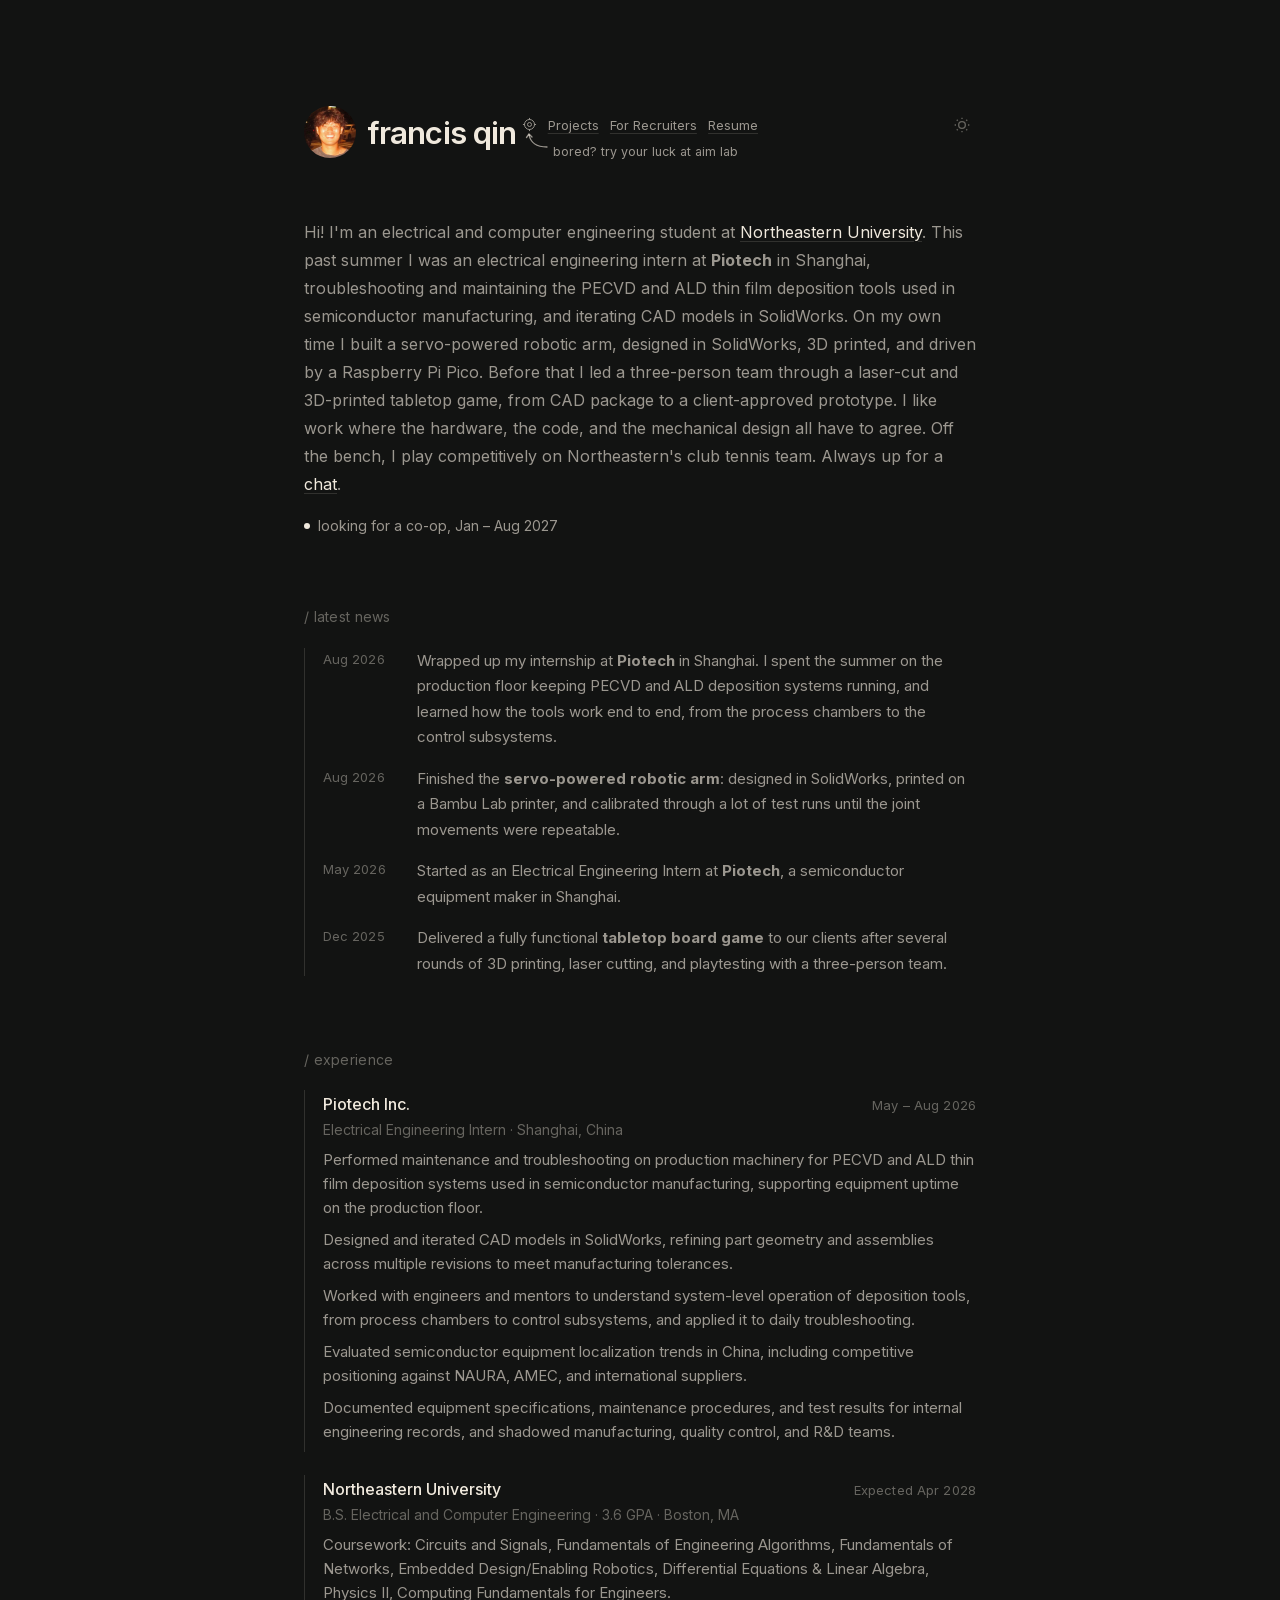
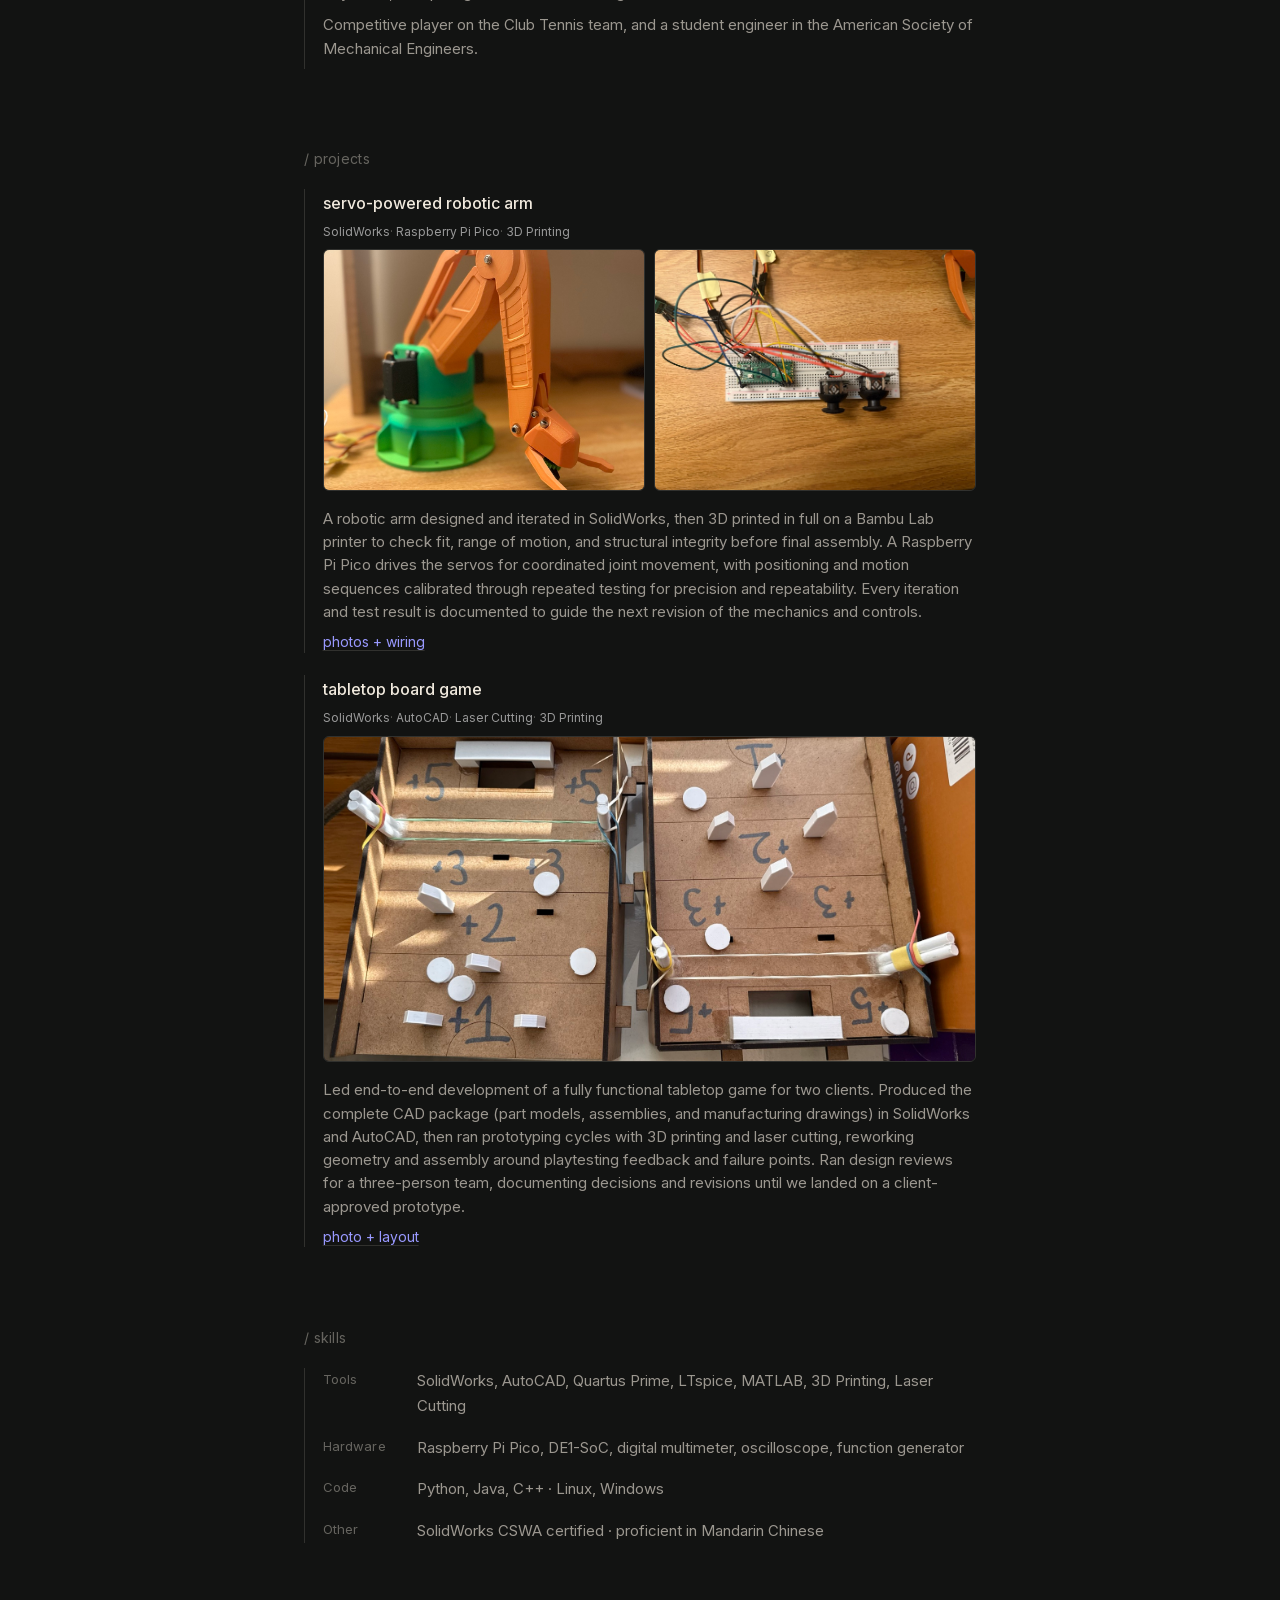
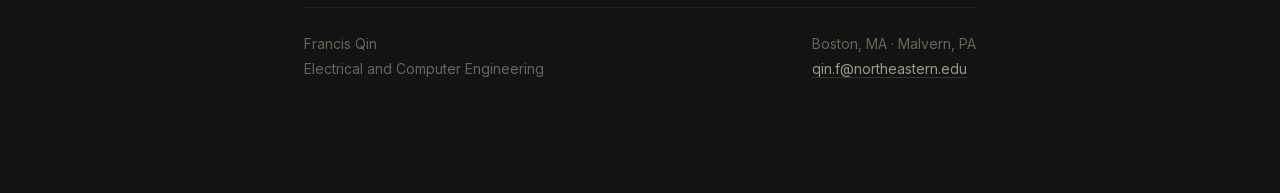
==== commit 13f9de3c: "Remove Kotlin from skills Co-Authored-By: Claude Opus 5.5 <noreply@anthropic.com>" ====
--- a/index.html
+++ b/index.html
@@ -136,7 +136,7 @@
                 </li>
                 <li>
                     <span class="news-date">Code</span>
-                    <span class="news-body">Python, Java, C++, Kotlin &middot; Linux, Windows</span>
+                    <span class="news-body">Python, Java, C++ &middot; Linux, Windows</span>
                 </li>
                 <li>
                     <span class="news-date">Other</span>
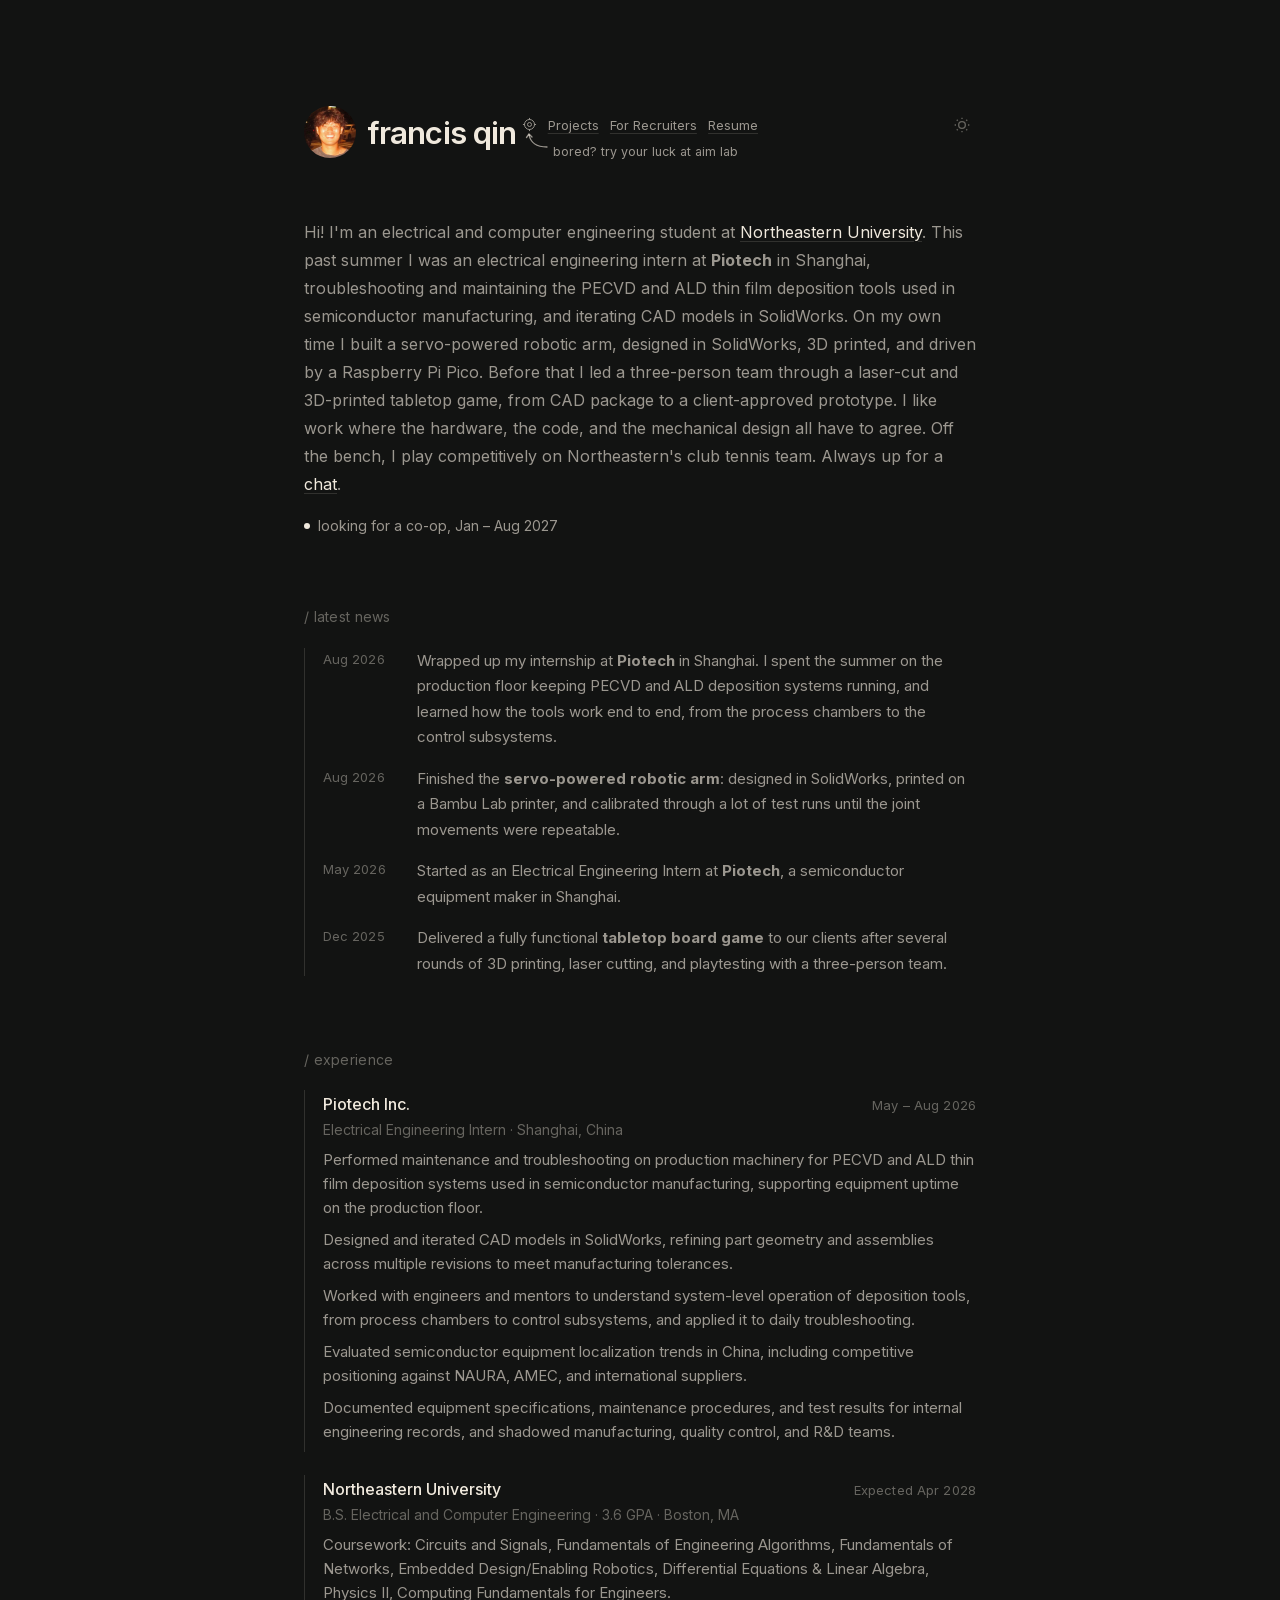
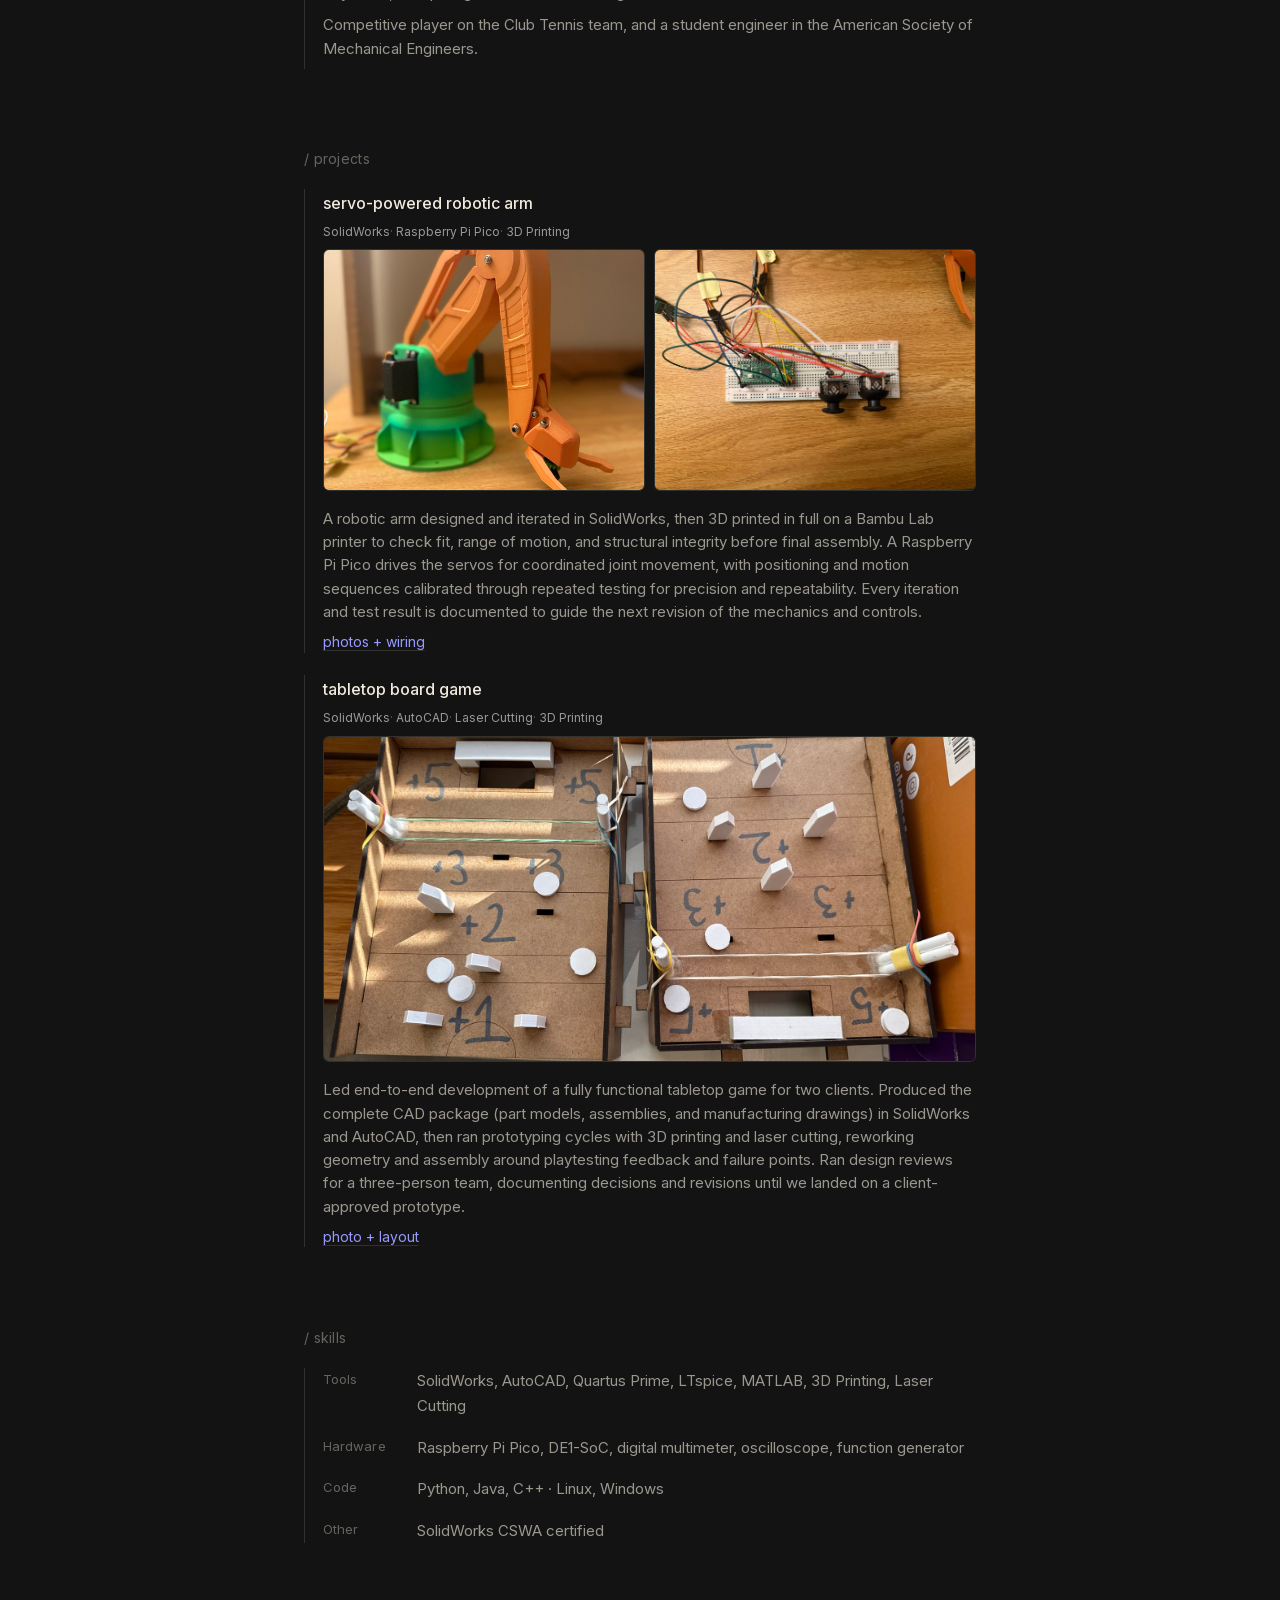
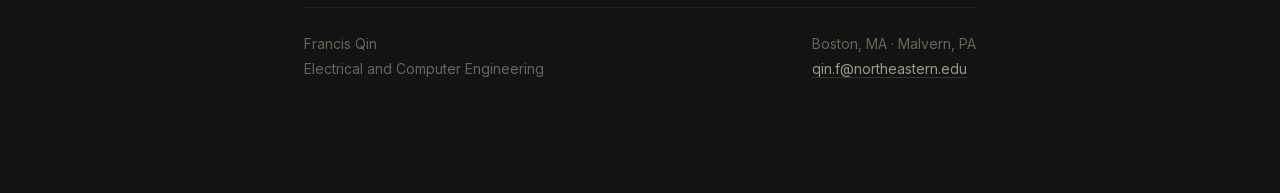
==== commit 903659b6: "Remove Mandarin Chinese from skills Co-Authored-By: Claude Opus 5.5 <noreply@anthropic.com>" ====
--- a/index.html
+++ b/index.html
@@ -140,7 +140,7 @@
                 </li>
                 <li>
                     <span class="news-date">Other</span>
-                    <span class="news-body">SolidWorks CSWA certified &middot; proficient in Mandarin Chinese</span>
+                    <span class="news-body">SolidWorks CSWA certified</span>
                 </li>
             </ul>
         </div>
